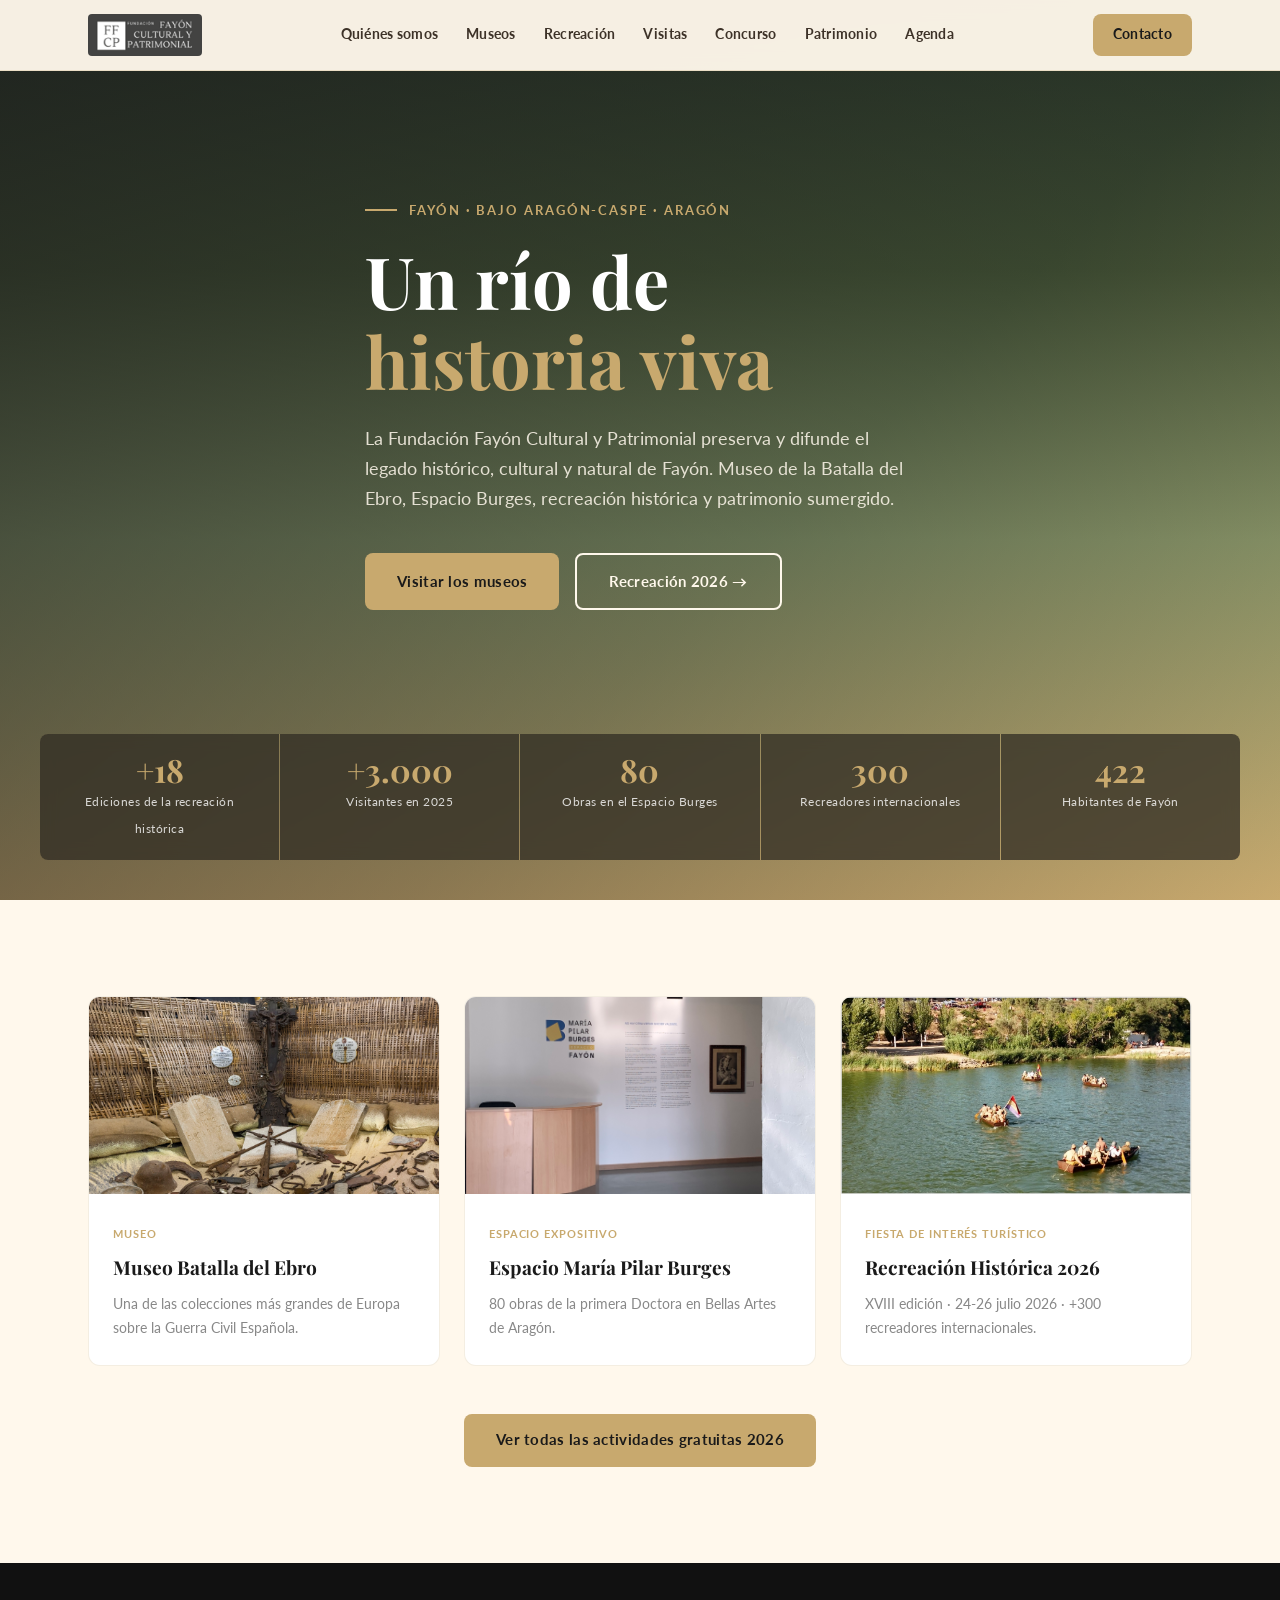
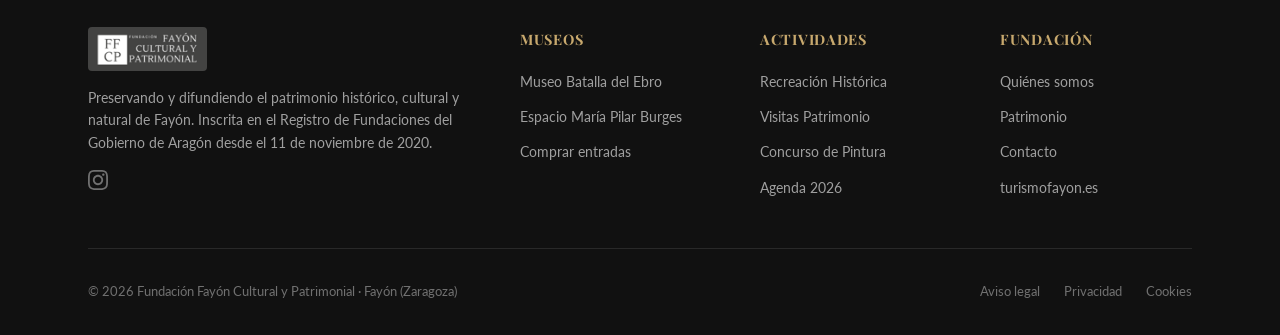
==== index.html @ b57ea846 "Fotos museo actualizadas, recorte Armena" ====
﻿<!DOCTYPE html>
<html lang="es">
<head>
  <meta charset="UTF-8" />
  <meta name="viewport" content="width=device-width, initial-scale=1.0" />
  <title>Fundación Fayón Cultural y Patrimonial</title>
  <meta name="description" content="La Fundación Fayón Cultural y Patrimonial preserva y difunde el patrimonio histórico, cultural y natural de Fayón. Museo de la Batalla del Ebro, Espacio Burges y recreación histórica." />
  <link rel="preconnect" href="https://fonts.googleapis.com" />
  <link rel="preconnect" href="https://fonts.gstatic.com" crossorigin />
  <link href="https://fonts.googleapis.com/css2?family=Playfair+Display:ital,wght@0,400;0,600;0,700;1,400&family=Lato:wght@300;400;700&display=swap" rel="stylesheet" />
  <link rel="stylesheet" href="css/estilos.css" />
  <link rel="icon" type="image/png" href="resources/icons/logo_svg.svg" />
</head>
<body>

<!-- NAV -->
<nav class="nav" id="nav">
  <div class="container">
    <div class="nav__inner">
      <a href="index.html" class="nav__logo">
        <img src="resources/icons/logo_svg.svg" alt="Fundación Fayón Cultural y Patrimonial" class="nav__logo-img" />
      </a>
      <ul class="nav__links">
        <li><a href="quienes-somos.html">Quiénes somos</a></li>
        <li><a href="museos.html">Museos</a></li>
        <li><a href="recreacion.html">Recreación</a></li>
        <li><a href="visitas.html">Visitas</a></li>
        <li><a href="concurso.html">Concurso</a></li>
        <li><a href="patrimonio.html">Patrimonio</a></li>
        <li><a href="agenda.html">Agenda</a></li>
      </ul>
      <a href="contacto.html" class="btn btn-primary btn-sm nav__cta">Contacto</a>
      <button class="nav__burger" id="burger" aria-label="Menú">
        <span></span><span></span><span></span>
      </button>
    </div>
  </div>
  <div class="nav__mobile" id="mobileMenu">
    <a href="quienes-somos.html">Quiénes somos</a>
    <a href="museos.html">Museos</a>
    <a href="recreacion.html">Recreación Histórica</a>
    <a href="visitas.html">Visitas Guiadas</a>
    <a href="concurso.html">Concurso de Pintura</a>
    <a href="patrimonio.html">Patrimonio</a>
    <a href="agenda.html">Agenda</a>
    <a href="contacto.html">Contacto</a>
  </div>
</nav>

<!-- HERO -->
<section class="hero">
  <div class="hero__bg"></div>
  <div class="container">
    <div class="hero__content fade-in">
      <p class="hero__pretitle">Fayón · Bajo Aragón-Caspe · Aragón</p>
      <h1 class="hero__title">Un río de<br /><em>historia viva</em></h1>
      <p class="hero__sub">
        La Fundación Fayón Cultural y Patrimonial preserva y difunde el legado histórico,
        cultural y natural de Fayón. Museo de la Batalla del Ebro, Espacio Burges,
        recreación histórica y patrimonio sumergido.
      </p>
      <div class="hero__actions">
        <a href="museos.html" class="btn btn-primary">Visitar los museos</a>
        <a href="recreacion.html" class="btn btn-outline">Recreación 2026 →</a>
      </div>
    </div>
  </div>
  <div class="hero__stats">
    <div class="hero__stat"><strong>+18</strong><span>Ediciones de la recreación histórica</span></div>
    <div class="hero__stat"><strong>+3.000</strong><span>Visitantes en 2025</span></div>
    <div class="hero__stat"><strong>80</strong><span>Obras en el Espacio Burges</span></div>
    <div class="hero__stat"><strong>300</strong><span>Recreadores internacionales</span></div>
    <div class="hero__stat"><strong>422</strong><span>Habitantes de Fayón</span></div>
  </div>
</section>

<!-- PRESENTACIÓN RÁPIDA -->
<section class="section">
  <div class="container">
    <div class="grid-3 fade-in">
      <a href="museos.html" class="card" style="text-decoration:none;">
        <div class="card__img" style="aspect-ratio:16/9; overflow:hidden;"><img src="fotos/museo/Museo/_MG_0045.jpg" alt="Museo de la Batalla del Ebro" style="width:100%;height:100%;object-fit:cover;display:block;" /></div>
        <div class="card__body">
          <span class="card__tag">Museo</span>
          <h3 class="card__title">Museo Batalla del Ebro</h3>
          <p class="card__text">Una de las colecciones más grandes de Europa sobre la Guerra Civil Española.</p>
        </div>
      </a>
      <a href="museos.html#burges" class="card" style="text-decoration:none;">
        <div class="card__img" style="aspect-ratio:16/9; overflow:hidden;"><img src="fotos/burges/Espacio Burges Fayón.jpg" alt="Espacio María Pilar Burges" style="width:100%;height:100%;object-fit:cover;display:block;" /></div>
        <div class="card__body">
          <span class="card__tag">Espacio Expositivo</span>
          <h3 class="card__title">Espacio María Pilar Burges</h3>
          <p class="card__text">80 obras de la primera Doctora en Bellas Artes de Aragón.</p>
        </div>
      </a>
      <a href="recreacion.html" class="card" style="text-decoration:none;">
        <div class="card__img" style="aspect-ratio:16/9; overflow:hidden;"><img src="fotos/recración/Recreación teatralizada de la Batalla del Ebro (edición 2025).jpg" alt="Recreación Histórica Batalla del Ebro" style="width:100%;height:100%;object-fit:cover;display:block;" /></div>
        <div class="card__body">
          <span class="card__tag">Fiesta de Interés Turístico</span>
          <h3 class="card__title">Recreación Histórica 2026</h3>
          <p class="card__text">XVIII edición · 24-26 julio 2026 · +300 recreadores internacionales.</p>
        </div>
      </a>
    </div>

    <div style="text-align:center; margin-top:3rem;">
      <a href="visitas.html" class="btn btn-primary">Ver todas las actividades gratuitas 2026</a>
    </div>
  </div>
</section>

<!-- FOOTER -->
<footer>
  <div class="container">
    <div class="footer-grid">
      <div class="footer-brand">
        <div class="footer-logo">
          <img src="resources/icons/logo_svg.svg" alt="Fundación Fayón Cultural y Patrimonial" class="footer-logo-img" />
        </div>
        <p>Preservando y difundiendo el patrimonio histórico, cultural y natural de Fayón. Inscrita en el Registro de Fundaciones del Gobierno de Aragón desde el 11 de noviembre de 2020.</p>
        <div style="display:flex; gap:.5rem; margin-top:.5rem;">
          <a href="https://www.instagram.com/fayonturistico" target="_blank" style="color:rgba(255,255,255,.4);" aria-label="Instagram">
            <svg width="20" height="20" fill="currentColor" viewBox="0 0 24 24"><path d="M12 2.163c3.204 0 3.584.012 4.85.07 3.252.148 4.771 1.691 4.919 4.919.058 1.265.069 1.645.069 4.849 0 3.205-.012 3.584-.069 4.849-.149 3.225-1.664 4.771-4.919 4.919-1.266.058-1.644.07-4.85.07-3.204 0-3.584-.012-4.849-.07-3.26-.149-4.771-1.699-4.919-4.92-.058-1.265-.07-1.644-.07-4.849 0-3.204.013-3.583.07-4.849.149-3.227 1.664-4.771 4.919-4.919 1.266-.057 1.645-.069 4.849-.069zm0-2.163c-3.259 0-3.667.014-4.947.072-4.358.2-6.78 2.618-6.98 6.98-.059 1.281-.073 1.689-.073 4.948 0 3.259.014 3.668.072 4.948.2 4.358 2.618 6.78 6.98 6.98 1.281.058 1.689.072 4.948.072 3.259 0 3.668-.014 4.948-.072 4.354-.2 6.782-2.618 6.979-6.98.059-1.28.073-1.689.073-4.948 0-3.259-.014-3.667-.072-4.947-.196-4.354-2.617-6.78-6.979-6.98-1.281-.059-1.69-.073-4.949-.073zm0 5.838c-3.403 0-6.162 2.759-6.162 6.162s2.759 6.163 6.162 6.163 6.162-2.759 6.162-6.163c0-3.403-2.759-6.162-6.162-6.162zm0 10.162c-2.209 0-4-1.79-4-4 0-2.209 1.791-4 4-4s4 1.791 4 4c0 2.21-1.791 4-4 4zm6.406-11.845c-.796 0-1.441.645-1.441 1.44s.645 1.44 1.441 1.44c.795 0 1.439-.645 1.439-1.44s-.644-1.44-1.439-1.44z"/></svg>
          </a>
        </div>
      </div>
      <div class="footer-col">
        <h4>Museos</h4>
        <ul>
          <li><a href="museos.html">Museo Batalla del Ebro</a></li>
          <li><a href="museos.html#burges">Espacio María Pilar Burges</a></li>
          <li><a href="https://entradas.turismofayon.es" target="_blank">Comprar entradas</a></li>
        </ul>
      </div>
      <div class="footer-col">
        <h4>Actividades</h4>
        <ul>
          <li><a href="recreacion.html">Recreación Histórica</a></li>
          <li><a href="visitas.html">Visitas Patrimonio</a></li>
          <li><a href="concurso.html">Concurso de Pintura</a></li>
          <li><a href="agenda.html">Agenda 2026</a></li>
        </ul>
      </div>
      <div class="footer-col">
        <h4>Fundación</h4>
        <ul>
          <li><a href="quienes-somos.html">Quiénes somos</a></li>
          <li><a href="patrimonio.html">Patrimonio</a></li>
          <li><a href="contacto.html">Contacto</a></li>
          <li><a href="https://www.turismofayon.es" target="_blank">turismofayon.es</a></li>
        </ul>
      </div>
    </div>
    <div class="footer-bottom">
      <span>© 2026 Fundación Fayón Cultural y Patrimonial · Fayón (Zaragoza)</span>
      <span style="display:flex; gap:1.5rem;">
        <a href="#">Aviso legal</a>
        <a href="#">Privacidad</a>
        <a href="#">Cookies</a>
      </span>
    </div>
  </div>
</footer>

<button class="scroll-top" id="scrollTop" onclick="scrollToTop()" aria-label="Volver arriba">↑</button>
<script src="js/main.js"></script>
</body>
</html>
---- css/estilos.css ----
/* =====================================================
   Fundación Fayón Cultural y Patrimonial
   Paleta: Histórico / Territorial — Dorado y Crema
   Base: #FFF8EC | Acento: #C8A96E | Estructura: #1A1A1A
===================================================== */
:root {
  --base:      #FFF8EC;
  --base-mid:  #F0E6D3;
  --acento:    #C8A96E;
  --acento-dk: #A8894E;
  --estructura:#1A1A1A;
  --cuerpo:    #3D3228;
  --gris:      #888;
  --blanco:    #fff;
  --sombra:    rgba(26,26,26,.10);

  --ff-display: 'Playfair Display', Georgia, serif;
  --ff-body:    'Lato', Arial, sans-serif;

  --r: 8px;
  --max: 1200px;
}

*, *::before, *::after { box-sizing: border-box; margin: 0; padding: 0; }
html { scroll-behavior: smooth; }
body {
  font-family: var(--ff-body);
  background: var(--base);
  color: var(--cuerpo);
  line-height: 1.7;
  font-size: 16px;
}
img { display: block; max-width: 100%; }
a   { color: inherit; text-decoration: none; }

/* ---- Utilidades ---- */
.container {
  max-width: var(--max);
  margin: 0 auto;
  padding: 0 clamp(1rem, 5vw, 3rem);
}
.section { padding: clamp(3rem, 8vw, 6rem) 0; }
.section--dark   { background: var(--estructura); color: var(--blanco); }
.section--mid    { background: var(--base-mid); }
.section--acento { background: var(--acento); color: var(--estructura); }

.badge {
  display: inline-block;
  background: var(--acento);
  color: var(--estructura);
  font-size: .75rem;
  font-weight: 700;
  letter-spacing: .1em;
  text-transform: uppercase;
  padding: .25rem .75rem;
  border-radius: 2px;
  margin-bottom: 1rem;
}
.section--dark .badge { background: var(--base); color: var(--estructura); }

.section-title {
  font-family: var(--ff-display);
  font-size: clamp(1.8rem, 4vw, 3rem);
  font-weight: 700;
  line-height: 1.15;
  margin-bottom: 1rem;
  color: var(--estructura);
}
.section--dark .section-title { color: var(--base); }
.section--dark p               { color: rgba(255,248,236,.85); }

.section-lead {
  font-size: 1.1rem;
  color: var(--gris);
  max-width: 65ch;
  margin-bottom: 2.5rem;
}
.section--dark .section-lead { color: rgba(255,248,236,.7); }

.divider {
  width: 56px;
  height: 3px;
  background: var(--acento);
  margin: 1rem 0 2rem;
}

/* ---- Botones ---- */
.btn {
  display: inline-flex;
  align-items: center;
  gap: .5rem;
  padding: .85rem 2rem;
  border-radius: var(--r);
  font-family: var(--ff-body);
  font-size: .95rem;
  font-weight: 700;
  letter-spacing: .02em;
  cursor: pointer;
  border: none;
  transition: transform .2s ease, box-shadow .2s ease;
}
.btn:hover { transform: translateY(-2px); box-shadow: 0 8px 24px var(--sombra); }
.btn-primary { background: var(--acento); color: var(--estructura); }
.btn-outline  { background: transparent; color: var(--base); border: 2px solid var(--base); }
.btn-dark     { background: var(--estructura); color: var(--base); }
.btn-sm       { padding: .6rem 1.25rem; font-size: .85rem; }

/* ---- Tarjetas ---- */
.card {
  background: var(--blanco);
  border: 1px solid rgba(200,169,110,.2);
  border-radius: 12px;
  overflow: hidden;
  transition: box-shadow .25s ease, transform .25s ease;
}
.card:hover { box-shadow: 0 8px 32px var(--sombra); transform: translateY(-4px); }
.card__img   { width: 100%; aspect-ratio: 16/9; object-fit: cover; }
.card__body  { padding: 1.5rem; }
.card__tag   {
  display: inline-block;
  font-size: .7rem;
  font-weight: 700;
  text-transform: uppercase;
  letter-spacing: .08em;
  color: var(--acento);
  margin-bottom: .5rem;
}
.card__title { font-family: var(--ff-display); font-size: 1.2rem; margin-bottom: .5rem; color: var(--estructura); }
.card__text  { font-size: .9rem; color: var(--gris); }

/* ---- Grids ---- */
.grid-2 { display: grid; grid-template-columns: repeat(auto-fit, minmax(280px, 1fr)); gap: 2rem; }
.grid-3 { display: grid; grid-template-columns: repeat(auto-fit, minmax(240px, 1fr)); gap: 1.5rem; }
.grid-4 { display: grid; grid-template-columns: repeat(auto-fit, minmax(200px, 1fr)); gap: 1.5rem; }

/* ============================================================
   NAVEGACIÓN
============================================================ */
.nav {
  position: fixed;
  top: 0; left: 0; right: 0;
  z-index: 1000;
  background: rgba(255,248,236,.96);
  backdrop-filter: blur(10px);
  border-bottom: 1px solid rgba(200,169,110,.25);
  transition: box-shadow .3s;
}
.nav.scrolled { box-shadow: 0 4px 20px var(--sombra); }
.nav__inner {
  display: flex;
  align-items: center;
  justify-content: space-between;
  height: 70px;
  gap: 2rem;
}
.nav__logo { display: flex; align-items: center; flex-shrink: 0; }
.nav__logo-img {
  height: 42px;
  width: auto;
  max-width: 200px;
  border-radius: 4px;
  display: block;
  image-rendering: -webkit-optimize-contrast;
  image-rendering: crisp-edges;
}
.nav__links { display: flex; list-style: none; gap: .25rem; align-items: center; }
.nav__links a {
  display: block; padding: .4rem .75rem;
  font-size: .85rem; font-weight: 700; letter-spacing: .02em;
  color: var(--cuerpo); border-radius: 4px;
  transition: color .2s, background .2s;
}
.nav__links a:hover,
.nav__links a.active { color: var(--acento); background: rgba(200,169,110,.1); }
.nav__cta { flex-shrink: 0; }
.nav__burger {
  display: none; flex-direction: column; gap: 5px;
  cursor: pointer; background: none; border: none; padding: .5rem;
}
.nav__burger span { display: block; width: 24px; height: 2px; background: var(--estructura); border-radius: 2px; transition: .3s; }
.nav__mobile {
  display: none; flex-direction: column;
  background: var(--base); border-top: 1px solid rgba(200,169,110,.2);
  padding: 1rem 0 1.5rem;
}
.nav__mobile.open { display: flex; }
.nav__mobile a { padding: .75rem 1.5rem; font-weight: 700; font-size: .9rem; border-bottom: 1px solid rgba(200,169,110,.1); }
.nav__mobile a:hover { background: rgba(200,169,110,.1); }
@media (max-width: 1050px) {
  .nav__links, .nav__cta { display: none; }
  .nav__burger { display: flex; }
}

/* ============================================================
   HERO (solo index)
============================================================ */
.hero {
  min-height: 100vh;
  display: flex; align-items: center;
  position: relative; overflow: hidden;
  padding-top: 70px;
  padding-bottom: 160px;
}
.hero__bg {
  position: absolute; inset: 0;
  background:
    linear-gradient(135deg, rgba(26,26,26,.75) 0%, rgba(26,26,26,.35) 60%, rgba(200,169,110,.2) 100%),
    linear-gradient(180deg, #2C3E2D 0%, #4A5E3A 30%, #8B9E6F 60%, #C8A96E 100%);
  background-size: cover;
  background-position: center;
}
.hero__bg.con-foto {
  background-image: url('../fotos/hero.jpg');
}
.hero__content { position: relative; z-index: 1; color: var(--blanco); max-width: 680px; }
.hero__pretitle {
  display: flex; align-items: center; gap: .75rem;
  font-size: .8rem; font-weight: 700; letter-spacing: .15em;
  text-transform: uppercase; color: var(--acento); margin-bottom: 1.25rem;
}
.hero__pretitle::before { content: ''; display: block; width: 32px; height: 2px; background: var(--acento); }
.hero__title { font-family: var(--ff-display); font-size: clamp(2.5rem, 6vw, 4.5rem); font-weight: 700; line-height: 1.1; margin-bottom: 1.5rem; }
.hero__title em { color: var(--acento); font-style: normal; }
.hero__sub { font-size: 1.1rem; line-height: 1.7; color: rgba(255,248,236,.85); max-width: 55ch; margin-bottom: 2.5rem; }
.hero__actions { display: flex; flex-wrap: wrap; gap: 1rem; }
.hero__stats {
  position: absolute; bottom: 2.5rem; left: 50%; transform: translateX(-50%);
  width: calc(100% - 4rem); max-width: var(--max);
  display: grid; grid-template-columns: repeat(auto-fit, minmax(130px, 1fr));
  gap: 1px; background: rgba(200,169,110,.3);
  border-radius: var(--r); overflow: hidden; backdrop-filter: blur(8px);
}
.hero__stat { background: rgba(26,26,26,.65); padding: 1.25rem 1.5rem; text-align: center; color: var(--blanco); }
.hero__stat strong { display: block; font-family: var(--ff-display); font-size: 2rem; color: var(--acento); line-height: 1; }
.hero__stat span { font-size: .75rem; opacity: .8; letter-spacing: .04em; }

/* ---- Page hero (páginas interiores) ---- */
.page-hero {
  padding: 130px 0 60px;
  background: linear-gradient(135deg, var(--estructura) 60%, #3D2C1A 100%);
  color: var(--blanco);
}
.page-hero h1 { font-family: var(--ff-display); font-size: clamp(2rem, 5vw, 3.5rem); color: var(--base); margin-bottom: .5rem; }
.page-hero p  { color: rgba(255,248,236,.7); font-size: 1.05rem; }

/* ============================================================
   QUIÉNES SOMOS
============================================================ */
.about__grid { display: grid; grid-template-columns: 1fr 1fr; gap: 4rem; align-items: center; }
@media (max-width: 768px) { .about__grid { grid-template-columns: 1fr; gap: 2rem; } }
.about__img-wrap {
  position: relative; border-radius: 16px; overflow: hidden; aspect-ratio: 4/3;
  background: linear-gradient(135deg, var(--base-mid), var(--acento));
}
.fin-list { list-style: none; display: flex; flex-direction: column; gap: .6rem; }
.fin-list li { display: flex; align-items: flex-start; gap: .75rem; font-size: .95rem; }
.fin-list li::before { content: '◆'; color: var(--acento); font-size: .6rem; margin-top: .35rem; flex-shrink: 0; }

/* ============================================================
   MUSEOS
============================================================ */
.museo-card {
  display: grid; grid-template-columns: 1fr 1fr;
  gap: 0; border-radius: 16px; overflow: hidden;
  box-shadow: 0 8px 32px var(--sombra); margin-bottom: 3rem;
}
@media (max-width: 768px) {
  .museo-card { grid-template-columns: 1fr; }
  .museo-card--reverse .museo-card__img { order: 0; }
}
.museo-card__img { min-height: 350px; position: relative; overflow: hidden; }
.museo-card__img > img { position: absolute; inset: 0; width: 100%; height: 100%; object-fit: cover; }
.carousel img { position: static; width: 100%; height: 100%; object-fit: cover; display: block; }
.museo-card__img.placeholder {
  display: flex; align-items: center; justify-content: center;
  flex-direction: column; gap: 1rem; font-style: italic;
  font-size: .85rem; color: rgba(255,255,255,.5); text-align: center; padding: 1rem;
}
.museo-card__img.placeholder-museo { background: linear-gradient(135deg, #2C3E2D, #4A3728); }
.museo-card__img.placeholder-burges { background: linear-gradient(135deg, #4A3728, #7A5A38); }
.museo-card__body {
  background: var(--blanco);
  padding: clamp(2rem, 4vw, 3rem);
  display: flex; flex-direction: column; justify-content: center;
}
.horarios-grid {
  display: grid; grid-template-columns: 1fr 1fr; gap: .5rem .75rem;
  font-size: .88rem; margin: 1.25rem 0;
  background: var(--base); padding: 1rem; border-radius: var(--r);
}
.horario-day  { font-weight: 700; color: var(--estructura); }
.horario-hour { color: var(--gris); }
.idiomas { display: flex; gap: .5rem; flex-wrap: wrap; margin: .75rem 0 1.25rem; }
.idioma-tag { display: flex; align-items: center; gap: .3rem; background: var(--base-mid); border-radius: 4px; padding: .25rem .6rem; font-size: .78rem; font-weight: 700; }

/* ============================================================
   PATRIMONIO
============================================================ */
.patrimonio-item {
  display: flex; gap: 1.5rem; align-items: flex-start;
  padding: 1.5rem;
  background: rgba(255,248,236,.07);
  border: 1px solid rgba(200,169,110,.2);
  border-radius: 12px;
  transition: background .2s;
}
.patrimonio-item:hover { background: rgba(200,169,110,.1); }
.patrimonio-icon {
  width: 52px; height: 52px; border-radius: 50%;
  background: var(--acento); display: flex; align-items: center;
  justify-content: center; font-size: 1.4rem; flex-shrink: 0;
}
.patrimonio-item h3 { font-family: var(--ff-display); font-size: 1.05rem; color: var(--base); margin-bottom: .3rem; }
.patrimonio-item p  { font-size: .88rem; color: rgba(255,248,236,.7); }
.bic-tag {
  display: inline-block; font-size: .65rem; font-weight: 700;
  background: var(--acento); color: var(--estructura);
  padding: .1rem .4rem; border-radius: 3px;
  vertical-align: middle; margin-left: .3rem; letter-spacing: .05em;
}

/* ============================================================
   RECREACIÓN HISTÓRICA
============================================================ */
.recreacion-hero {
  position: relative; min-height: 520px;
  display: flex; align-items: center; overflow: hidden;
}
.recreacion-hero__bg {
  position: absolute; inset: 0;
  background: linear-gradient(135deg, rgba(26,26,26,.85) 0%, rgba(44,30,20,.7) 100%);
  background-size: cover; background-position: center;
}
.recreacion-hero__bg.con-foto { background-image: url('../fotos/recreacion.jpg'); }
.recreacion-hero__content { position: relative; z-index: 1; color: var(--blanco); }
.fiesta-badge {
  display: inline-flex; align-items: center; gap: .5rem;
  background: rgba(200,169,110,.2); border: 1px solid var(--acento);
  color: var(--acento); font-size: .78rem; font-weight: 700;
  letter-spacing: .08em; text-transform: uppercase;
  padding: .4rem .9rem; border-radius: 4px; margin-bottom: 1rem;
}
.grupos-grid { display: grid; grid-template-columns: repeat(auto-fill, minmax(200px, 1fr)); gap: .5rem; margin-top: 1.5rem; }
.grupo-item {
  background: rgba(255,248,236,.06); border: 1px solid rgba(200,169,110,.15);
  border-radius: 6px; padding: .6rem .9rem; font-size: .8rem;
  display: flex; align-items: center; gap: .5rem;
}
.grupo-item span { color: var(--acento); font-size: .7rem; }
.grupo-item:hover { background: rgba(200,169,110,.25); color: var(--blanco); }

/* ---- Programa días ---- */
.programa-tabs { display: grid; grid-template-columns: repeat(3,1fr); gap: 1rem; margin-bottom: 2rem; }
@media (max-width: 600px) { .programa-tabs { grid-template-columns: 1fr; } }
.programa-day { background: var(--blanco); border-radius: 12px; overflow: hidden; box-shadow: 0 4px 16px var(--sombra); }
.programa-day__header { background: var(--estructura); color: var(--blanco); padding: 1rem 1.25rem; }
.programa-day__header h3 { font-family: var(--ff-display); font-size: 1rem; color: var(--acento); }
.programa-day__header p  { font-size: .8rem; opacity: .7; }
.programa-day__body { padding: 1.25rem; }
.programa-event {
  display: flex; align-items: flex-start; gap: .75rem;
  padding: .6rem 0; border-bottom: 1px solid var(--base-mid); font-size: .85rem;
}
.programa-event:last-child { border-bottom: none; }
.programa-time { color: var(--acento); font-weight: 700; font-size: .8rem; min-width: 50px; }
.programa-event-name { color: var(--cuerpo); }

/* ============================================================
   VISITAS GUIADAS
============================================================ */
.visita-card {
  background: var(--blanco); border-radius: 12px; padding: 1.5rem;
  border-left: 4px solid var(--acento); box-shadow: 0 2px 12px var(--sombra);
  transition: transform .2s, box-shadow .2s;
}
.visita-card:hover { transform: translateY(-3px); box-shadow: 0 8px 24px var(--sombra); }
.visita-card__meta { display: flex; align-items: center; justify-content: space-between; margin-bottom: .75rem; flex-wrap: wrap; gap: .5rem; }
.visita-date  { font-size: .8rem; color: var(--acento); font-weight: 700; }
.visita-lugar { font-size: .75rem; background: var(--base-mid); padding: .2rem .5rem; border-radius: 4px; color: var(--cuerpo); }
.visita-card h3 { font-family: var(--ff-display); font-size: 1rem; color: var(--estructura); margin-bottom: .4rem; }
.visita-card p  { font-size: .85rem; color: var(--gris); }
.visita-gratuita { display: inline-block; background: #E8F5E9; color: #2E7D32; font-size: .72rem; font-weight: 700; padding: .2rem .5rem; border-radius: 4px; margin-top: .5rem; }

/* ============================================================
   CONCURSO
============================================================ */
.concurso-block { background: var(--blanco); border-radius: 16px; overflow: hidden; box-shadow: 0 8px 32px var(--sombra); }
.concurso-header {
  background: var(--estructura); color: var(--blanco);
  padding: 2.5rem clamp(1.5rem, 4vw, 3rem);
  position: relative; overflow: hidden;
}
.concurso-header::before {
  content: '"El Agua"'; position: absolute; right: 2rem; top: 50%;
  transform: translateY(-50%); font-family: var(--ff-display);
  font-size: clamp(3rem, 8vw, 6rem); color: rgba(200,169,110,.12); white-space: nowrap;
}
.concurso-header h2 { font-family: var(--ff-display); font-size: clamp(1.5rem,3vw,2.2rem); color: var(--base); margin-bottom: .5rem; }
.concurso-header p  { color: var(--acento); font-size: 1rem; }
.concurso-body { padding: clamp(1.5rem,4vw,3rem); }
.premios-grid { display: grid; grid-template-columns: repeat(auto-fit,minmax(180px,1fr)); gap: 1rem; margin: 1.5rem 0; }
.premio { text-align: center; padding: 1.5rem; border-radius: 12px; border: 1px solid rgba(200,169,110,.3); }
.premio--gold   { background: linear-gradient(135deg,#FFF8EC,#F0E6D3); }
.premio--silver { background: linear-gradient(135deg,#F8F8F8,#EFEFEF); }
.premio--bronze { background: linear-gradient(135deg,#FFF0E8,#FFE4D0); }
.premio__amount { font-family: var(--ff-display); font-size: 2rem; font-weight: 700; color: var(--acento); line-height: 1; margin-bottom: .3rem; }
.premio__label  { font-size: .8rem; color: var(--gris); font-weight: 700; text-transform: uppercase; letter-spacing: .05em; }
.bases-list { display: grid; grid-template-columns: 1fr 1fr; gap: .75rem; margin: 1.5rem 0; }
@media (max-width: 600px) { .bases-list { grid-template-columns: 1fr; } }
.base-item { display: flex; gap: .75rem; align-items: flex-start; font-size: .88rem; }
.base-item::before { content: '▸'; color: var(--acento); flex-shrink: 0; margin-top: .05rem; }

/* ============================================================
   AGENDA
============================================================ */
.agenda-item {
  display: flex; gap: 1.5rem; align-items: flex-start;
  padding: 1.25rem 0; border-bottom: 1px solid var(--base-mid);
}
.agenda-item:last-child { border-bottom: none; }
.agenda-date {
  text-align: center; min-width: 60px;
  background: var(--estructura); color: var(--blanco);
  border-radius: 8px; padding: .6rem .4rem; flex-shrink: 0;
}
.agenda-date__day   { display: block; font-family: var(--ff-display); font-size: 1.6rem; line-height: 1; color: var(--acento); }
.agenda-date__month { display: block; font-size: .65rem; text-transform: uppercase; letter-spacing: .08em; opacity: .7; }
.agenda-content h3 { font-family: var(--ff-display); font-size: 1rem; color: var(--estructura); margin-bottom: .3rem; }
.agenda-content p  { font-size: .85rem; color: var(--gris); }
.agenda-loc { font-size: .78rem; color: var(--acento); font-weight: 700; margin-top: .25rem; }

/* ============================================================
   CONTACTO
============================================================ */
.contacto-grid { display: grid; grid-template-columns: 1fr 1fr; gap: 3rem; }
@media (max-width: 768px) { .contacto-grid { grid-template-columns: 1fr; } }
.contacto-info { display: flex; flex-direction: column; gap: 1.5rem; }
.contacto-item { display: flex; gap: 1rem; align-items: flex-start; }
.contacto-icon {
  width: 44px; height: 44px; background: rgba(200,169,110,.15);
  border-radius: 10px; display: flex; align-items: center;
  justify-content: center; font-size: 1.2rem; flex-shrink: 0;
}
.contacto-item h4 { font-size: .8rem; text-transform: uppercase; letter-spacing: .06em; color: var(--acento); margin-bottom: .2rem; }
.contacto-item p, .contacto-item a { font-size: .95rem; color: var(--base); line-height: 1.5; }
.contacto-item a:hover { color: var(--acento); }
.form-group { margin-bottom: 1.25rem; }
.form-group label { display: block; font-size: .82rem; font-weight: 700; color: var(--estructura); margin-bottom: .4rem; }
.form-group input,
.form-group select,
.form-group textarea {
  width: 100%; padding: .75rem 1rem;
  border: 1.5px solid rgba(200,169,110,.35);
  border-radius: var(--r); font-family: var(--ff-body);
  font-size: .95rem; background: var(--base); color: var(--cuerpo);
  transition: border-color .2s; outline: none;
}
.form-group input:focus,
.form-group select:focus,
.form-group textarea:focus { border-color: var(--acento); }
.form-group textarea { min-height: 120px; resize: vertical; }
.form-row { display: grid; grid-template-columns: 1fr 1fr; gap: 1rem; }
@media (max-width: 500px) { .form-row { grid-template-columns: 1fr; } }
.mapa-placeholder {
  width: 100%; height: 300px;
  background: linear-gradient(135deg, #2C3A2A, #3D4A30);
  border-radius: 12px; display: flex; align-items: center;
  justify-content: center; flex-direction: column; gap: .5rem;
  color: rgba(255,255,255,.5); font-style: italic; font-size: .9rem;
  margin-top: 1.5rem; border: 2px dashed rgba(200,169,110,.3);
}

/* ============================================================
   RRSS STRIP
============================================================ */
.rrss-strip { display: flex; align-items: center; justify-content: center; gap: 1rem; flex-wrap: wrap; }
.rrss-btn {
  display: flex; align-items: center; gap: .5rem;
  padding: .7rem 1.5rem; border-radius: var(--r);
  font-weight: 700; font-size: .9rem;
  transition: transform .2s, box-shadow .2s;
}
.rrss-btn:hover { transform: translateY(-2px); box-shadow: 0 8px 20px rgba(0,0,0,.15); }
.rrss-btn--ig { background: linear-gradient(135deg,#f09433,#e6683c,#dc2743,#cc2366,#bc1888); color: #fff; }
.rrss-btn--fb { background: #1877F2; color: #fff; }
.rrss-btn--yt { background: #FF0000; color: #fff; }
.rrss-btn--wp { background: #25D366; color: #fff; }

/* ============================================================
   FOOTER
============================================================ */
footer { background: #111; color: rgba(255,255,255,.75); padding: 4rem 0 2rem; }
.footer-grid {
  display: grid; grid-template-columns: 2fr 1fr 1fr 1fr;
  gap: 3rem; margin-bottom: 3rem;
}
@media (max-width: 900px) { .footer-grid { grid-template-columns: 1fr 1fr; gap: 2rem; } }
@media (max-width: 500px) { .footer-grid { grid-template-columns: 1fr; } }
.footer-brand p { font-size: .88rem; line-height: 1.6; margin: 1rem 0; color: rgba(255,255,255,.6); }
.footer-logo { display: flex; align-items: center; gap: .75rem; }
.footer-logo-img {
  height: 44px;
  width: auto;
  max-width: 200px;
  border-radius: 4px;
  display: block;
  image-rendering: -webkit-optimize-contrast;
  image-rendering: crisp-edges;
}
.footer-col h4 { font-family: var(--ff-display); font-size: .9rem; color: var(--acento); margin-bottom: 1rem; text-transform: uppercase; letter-spacing: .05em; }
.footer-col ul { list-style: none; display: flex; flex-direction: column; gap: .5rem; }
.footer-col ul li a { font-size: .85rem; color: rgba(255,255,255,.6); transition: color .2s; }
.footer-col ul li a:hover { color: var(--acento); }
.footer-bottom {
  border-top: 1px solid rgba(255,255,255,.1); padding-top: 2rem;
  display: flex; align-items: center; justify-content: space-between;
  flex-wrap: wrap; gap: 1rem; font-size: .8rem; color: rgba(255,255,255,.4);
}
.footer-bottom a { color: rgba(255,255,255,.4); }
.footer-bottom a:hover { color: var(--acento); }

/* ============================================================
   SCROLL TO TOP / ANIMACIONES
============================================================ */
.scroll-top {
  position: fixed; bottom: 2rem; right: 2rem;
  width: 44px; height: 44px;
  background: var(--estructura); color: var(--acento);
  border: 2px solid var(--acento); border-radius: 50%;
  display: flex; align-items: center; justify-content: center;
  cursor: pointer; opacity: 0; transform: translateY(10px);
  transition: .3s; font-size: 1rem; z-index: 999;
}
.scroll-top.visible { opacity: 1; transform: translateY(0); }
.scroll-top:hover   { background: var(--acento); color: var(--estructura); }
.fade-in { opacity: 0; transform: translateY(24px); transition: opacity .6s ease, transform .6s ease; }
.fade-in.visible { opacity: 1; transform: translateY(0); }

/* ============================================================
   CAROUSEL MUSEO
============================================================ */
.carousel {
  position: relative; overflow: hidden; border-radius: 12px;
  aspect-ratio: 16/9; background: var(--estructura);
}
.carousel__track {
  display: flex; height: 100%;
  transition: transform .5s cubic-bezier(.4,0,.2,1);
}
.carousel__slide { min-width: 100%; height: 100%; }
.carousel__slide img { width: 100%; height: 100%; object-fit: cover; display: block; }
.carousel__btn {
  position: absolute; top: 50%; transform: translateY(-50%);
  width: 44px; height: 44px; background: rgba(26,26,26,.65);
  border: 2px solid rgba(200,169,110,.6); border-radius: 50%;
  color: var(--acento); font-size: 1.1rem; cursor: pointer;
  display: flex; align-items: center; justify-content: center;
  transition: .2s; z-index: 2; backdrop-filter: blur(4px);
}
.carousel__btn:hover { background: var(--acento); color: var(--estructura); }
.carousel__btn--prev { left: .75rem; }
.carousel__btn--next { right: .75rem; }
.carousel__dots {
  position: absolute; bottom: .75rem; left: 50%; transform: translateX(-50%);
  display: flex; gap: .4rem; z-index: 2;
}
.carousel__dot {
  width: 8px; height: 8px; border-radius: 50%;
  background: rgba(255,255,255,.45); cursor: pointer; transition: .2s; border: none;
}
.carousel__dot.active { background: var(--acento); transform: scale(1.3); }
.carousel__count {
  position: absolute; top: .75rem; right: .75rem;
  background: rgba(26,26,26,.7); color: var(--acento);
  font-size: .75rem; padding: .3rem .7rem; border-radius: 20px;
  font-weight: 700; z-index: 2;
}

/* ============================================================
   FOTOS RECREACIÓN
============================================================ */
.foto-grid {
  display: grid; grid-template-columns: repeat(auto-fit, minmax(260px, 1fr));
  gap: 1rem; margin-top: 2rem;
}
.foto-grid--magazine {
  display: grid;
  grid-template-columns: 2fr 1fr 1fr;
  grid-template-rows: auto auto;
  gap: 1rem; margin-top: 2rem;
}
.foto-grid--magazine .foto-item:first-child {
  grid-column: 1 / 2; grid-row: 1 / 3;
}
@media (max-width: 700px) {
  .foto-grid--magazine { grid-template-columns: 1fr 1fr; }
  .foto-grid--magazine .foto-item:first-child { grid-column: 1 / 3; grid-row: auto; }
}
.foto-item { position: relative; overflow: hidden; border-radius: 10px; aspect-ratio: 4/3; }
.foto-item img { width: 100%; height: 100%; object-fit: cover; display: block; transition: transform .35s; }
.foto-item:hover img { transform: scale(1.06); }
.foto-item__caption {
  position: absolute; bottom: 0; left: 0; right: 0;
  background: linear-gradient(transparent, rgba(26,26,26,.85));
  color: #fff; font-size: .75rem; padding: 2rem .75rem .75rem;
  transform: translateY(100%); transition: .3s;
}
.foto-item:hover .foto-item__caption { transform: translateY(0); }

/* ============================================================
   FOTOS BURGES
============================================================ */
.burges-fotos { display: grid; grid-template-columns: 1fr 1fr; gap: .75rem; margin-top: 1.25rem; }
.burges-fotos img { width: 100%; border-radius: 8px; aspect-ratio: 4/3; object-fit: cover; }
@media (max-width: 500px) { .burges-fotos { grid-template-columns: 1fr; } }

/* ============================================================
   MEMORIA DEMOCRÁTICA
============================================================ */
.memoria-hero-strip {
  background: linear-gradient(135deg, #1A1A1A 0%, #2C2018 100%);
  padding: 1.25rem 0; text-align: center;
}
.memoria-hero-strip p { font-size: .88rem; color: rgba(255,248,236,.65); letter-spacing: .04em; }
.memoria-block {
  background: var(--blanco); border-radius: 16px; overflow: hidden;
  box-shadow: 0 8px 32px var(--sombra); margin-bottom: 2rem;
}
.memoria-block__header {
  background: var(--estructura); color: var(--base);
  padding: 2rem clamp(1.5rem,4vw,2.5rem);
}
.memoria-block__header h2 {
  font-family: var(--ff-display); font-size: clamp(1.3rem,3vw,1.8rem);
  color: var(--acento); margin-bottom: .4rem;
}
.memoria-block__header p { color: rgba(255,248,236,.75); font-size: .92rem; }
.memoria-block__body { padding: clamp(1.5rem,4vw,2.5rem); }
.memoria-tag {
  display: inline-block; background: var(--acento); color: var(--estructura);
  font-size: .72rem; font-weight: 700; padding: .2rem .6rem;
  border-radius: 4px; text-transform: uppercase; letter-spacing: .06em; margin-bottom: .75rem;
}
.memoria-objetivos { display: flex; flex-direction: column; gap: .5rem; margin: 1rem 0; }
.memoria-objetivo { display: flex; gap: .75rem; align-items: flex-start; font-size: .9rem; color: var(--cuerpo); }
.memoria-objetivo::before { content: '▸'; color: var(--acento); flex-shrink: 0; margin-top: .05rem; }
.dignificacion-item {
  display: flex; gap: 1rem; align-items: flex-start;
  padding: 1.25rem; border-radius: 10px; background: var(--base-mid); margin-bottom: .75rem;
}
.dignificacion-icon {
  width: 48px; height: 48px; background: var(--estructura);
  border-radius: 10px; display: flex; align-items: center;
  justify-content: center; font-size: 1.3rem; flex-shrink: 0;
}
.dignificacion-item h4 { font-family: var(--ff-display); font-size: 1rem; color: var(--estructura); margin-bottom: .25rem; }
.dignificacion-item p { font-size: .88rem; color: var(--gris); line-height: 1.5; }
.trinchera-datos {
  display: grid; grid-template-columns: repeat(auto-fit, minmax(150px,1fr));
  gap: 1rem; margin: 1.5rem 0;
}
.trinchera-dato {
  background: var(--estructura); color: var(--base);
  border-radius: 10px; padding: 1rem; text-align: center;
}
.trinchera-dato__num { font-family: var(--ff-display); font-size: 2rem; color: var(--acento); line-height: 1; }
.trinchera-dato__label { font-size: .72rem; color: rgba(255,248,236,.6); text-transform: uppercase; letter-spacing: .06em; margin-top: .25rem; }

/* ============================================================
   VIDEO EMBED (YouTube responsive)
============================================================ */
.video-wrap {
  position: relative; padding-bottom: 56.25%; height: 0; overflow: hidden;
  border-radius: 12px; box-shadow: 0 8px 32px var(--sombra);
}
.video-wrap iframe { position: absolute; top: 0; left: 0; width: 100%; height: 100%; border: none; }
.video-grid { display: grid; grid-template-columns: 1fr 1fr; gap: 1.5rem; margin-top: 1.5rem; }
@media (max-width: 700px) { .video-grid { grid-template-columns: 1fr; } }
.video-label { font-size: .82rem; color: var(--gris); text-align: center; margin-top: .6rem; font-style: italic; }
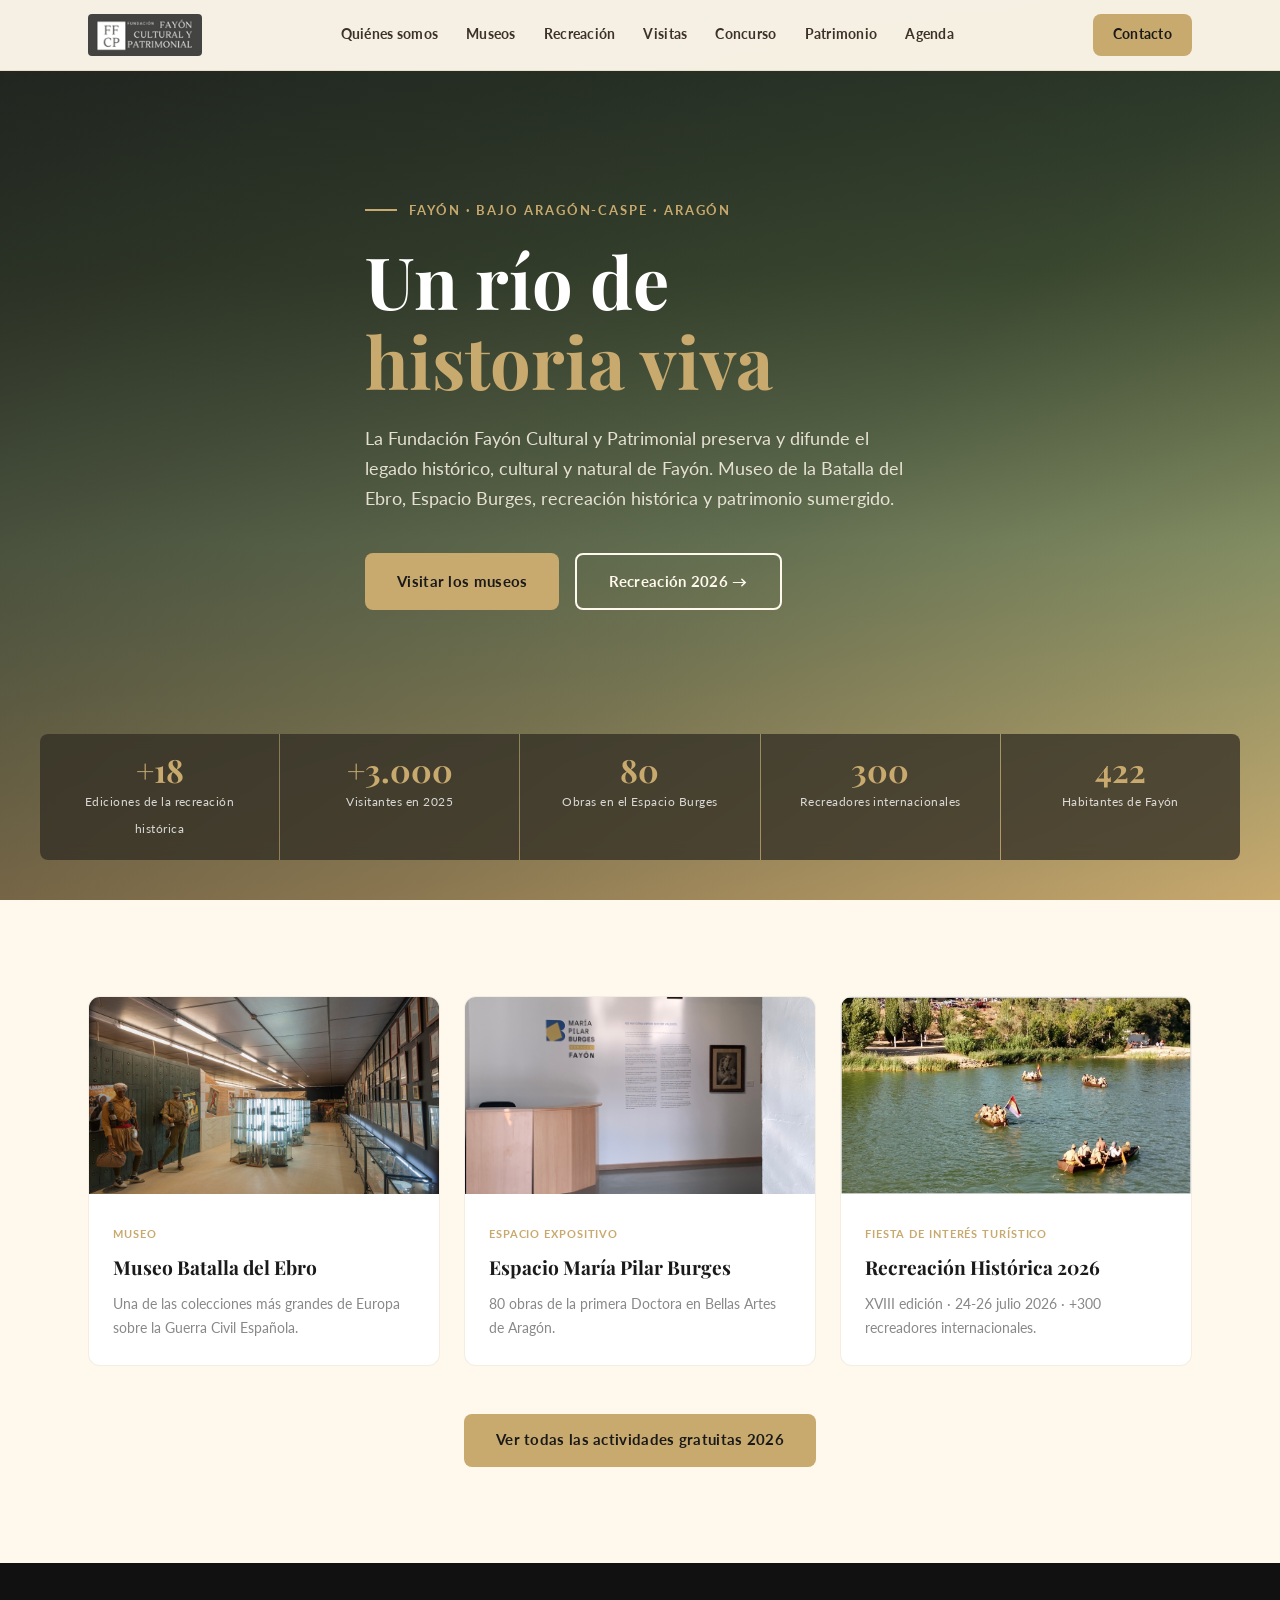
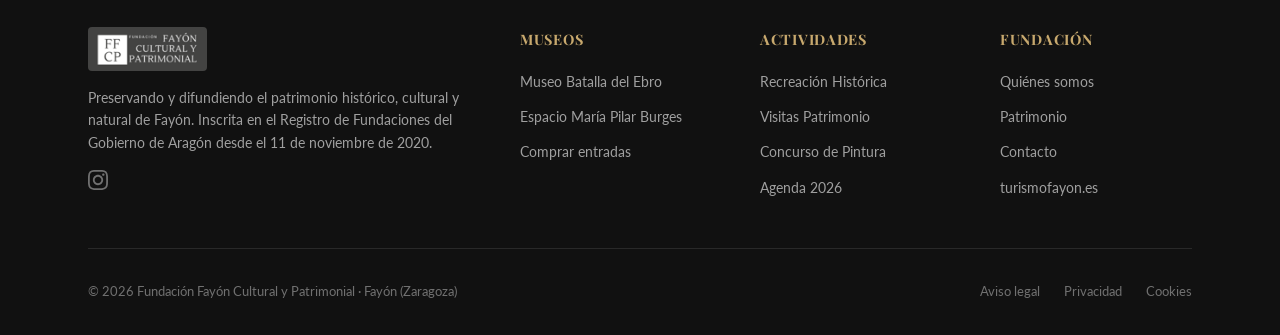
==== commit 64ffaa20: "Homepage museo: foto _MG_9659" ====
--- a/index.html
+++ b/index.html
@@ -79,7 +79,7 @@
   <div class="container">
     <div class="grid-3 fade-in">
       <a href="museos.html" class="card" style="text-decoration:none;">
-        <div class="card__img" style="aspect-ratio:16/9; overflow:hidden;"><img src="fotos/museo/Museo/_MG_0045.jpg" alt="Museo de la Batalla del Ebro" style="width:100%;height:100%;object-fit:cover;display:block;" /></div>
+        <div class="card__img" style="aspect-ratio:16/9; overflow:hidden;"><img src="fotos/museo/Museo/_MG_9659.jpg" alt="Museo de la Batalla del Ebro" style="width:100%;height:100%;object-fit:cover;display:block;" /></div>
         <div class="card__body">
           <span class="card__tag">Museo</span>
           <h3 class="card__title">Museo Batalla del Ebro</h3>
@@ -170,3 +170,4 @@
 
 
 
+
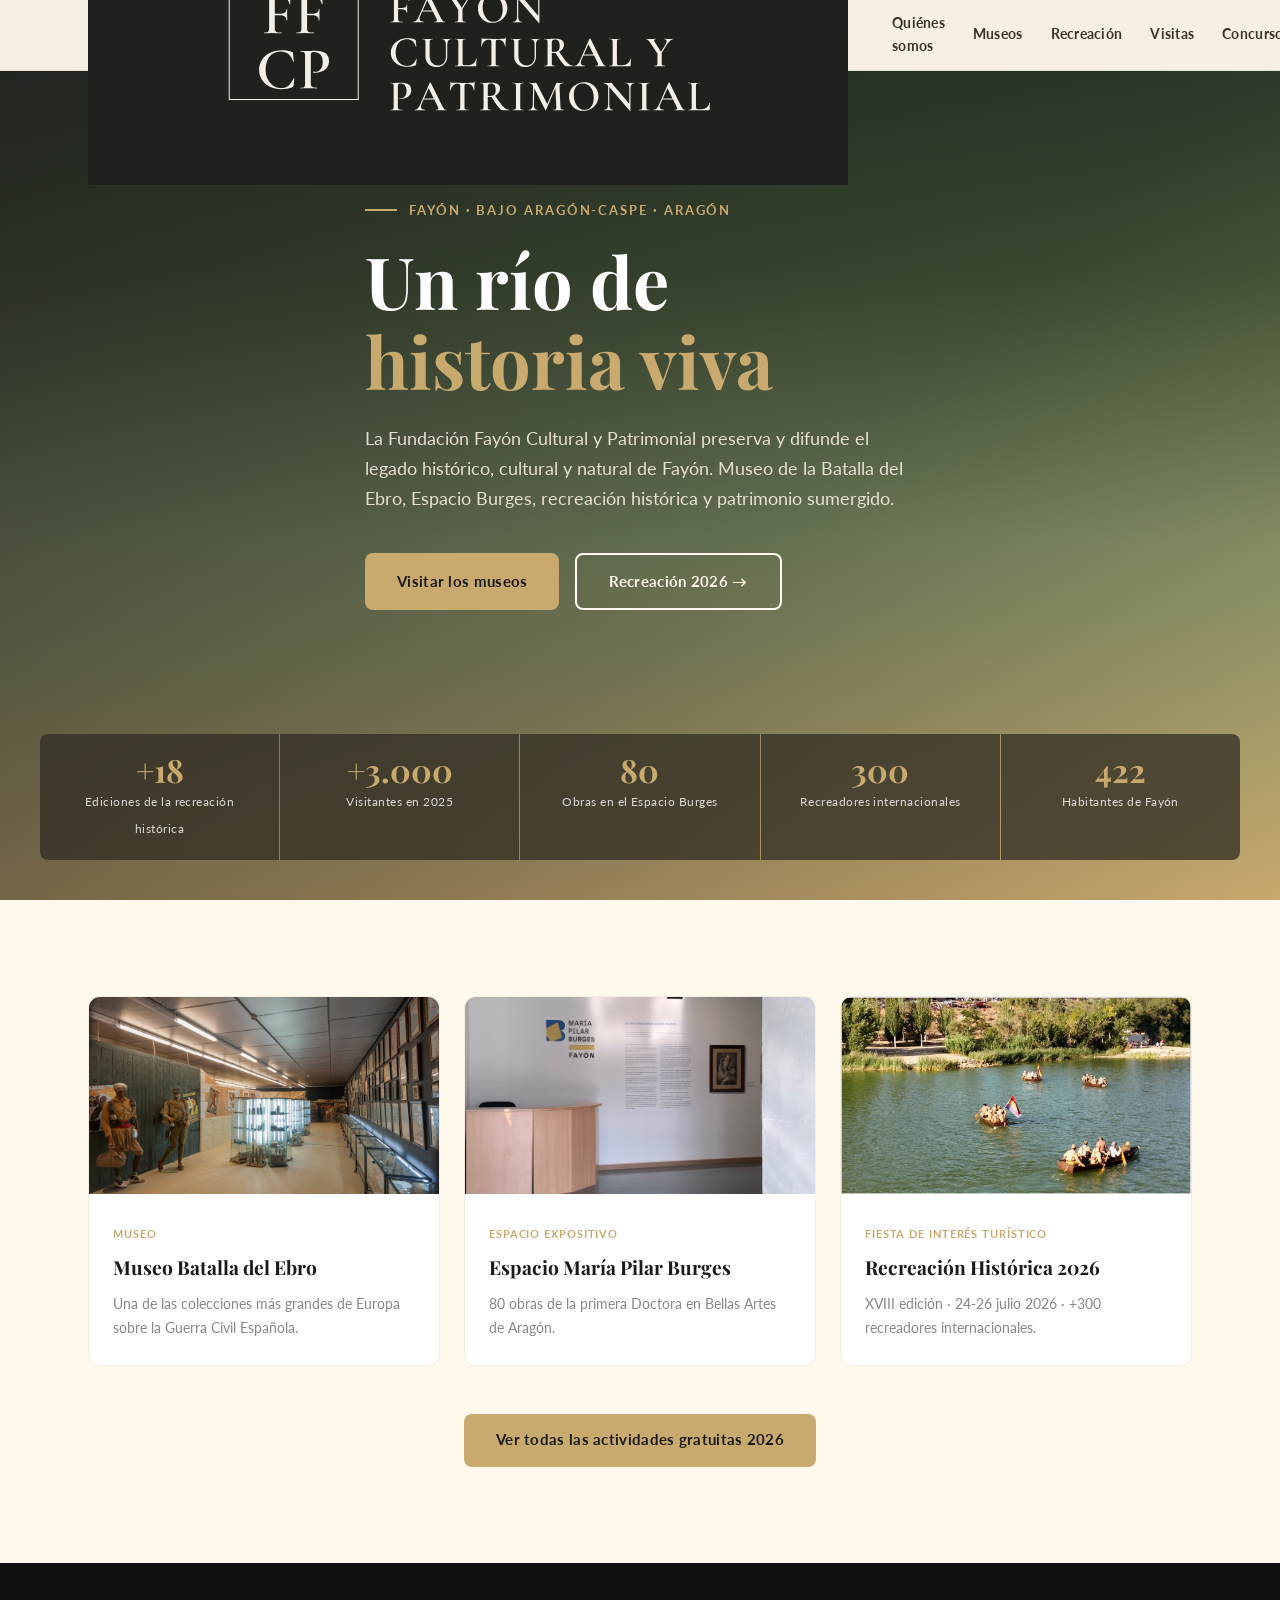
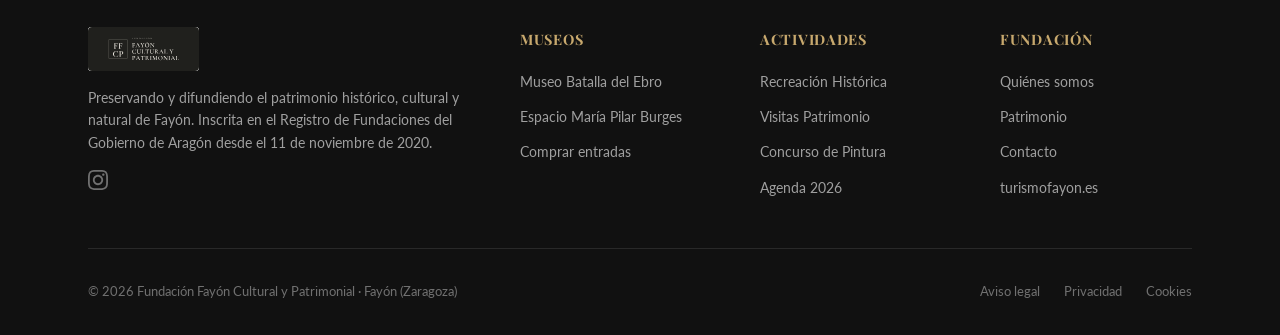
==== commit 82c9ee91: "Logo definitivo: SVG real en nav/footer y favicon" ====
--- a/index.html
+++ b/index.html
@@ -7,9 +7,9 @@
   <meta name="description" content="La Fundación Fayón Cultural y Patrimonial preserva y difunde el patrimonio histórico, cultural y natural de Fayón. Museo de la Batalla del Ebro, Espacio Burges y recreación histórica." />
   <link rel="preconnect" href="https://fonts.googleapis.com" />
   <link rel="preconnect" href="https://fonts.gstatic.com" crossorigin />
-  <link href="https://fonts.googleapis.com/css2?family=Playfair+Display:ital,wght@0,400;0,600;0,700;1,400&family=Lato:wght@300;400;700&display=swap" rel="stylesheet" />
+  <link href="https://fonts.googleapis.com/css2?family=Cormorant+Garamond:wght@600&family=EB+Garamond:wght@500&family=Playfair+Display:ital,wght@0,400;0,600;0,700;1,400&family=Lato:wght@300;400;700&display=swap" rel="stylesheet" />
   <link rel="stylesheet" href="css/estilos.css" />
-  <link rel="icon" type="image/png" href="resources/icons/logo_svg.svg" />
+  <link rel="icon" type="image/svg+xml" href="resources/icons/Logo_pestañal.svg" />
 </head>
 <body>
 
@@ -18,7 +18,7 @@
   <div class="container">
     <div class="nav__inner">
       <a href="index.html" class="nav__logo">
-        <img src="resources/icons/logo_svg.svg" alt="Fundación Fayón Cultural y Patrimonial" class="nav__logo-img" />
+        <img src="resources/icons/Logo · Fundación Fayón Cultural y Patrimonial.svg" alt="Fundación Fayón Cultural y Patrimonial" class="nav__logo-img" />
       </a>
       <ul class="nav__links">
         <li><a href="quienes-somos.html">Quiénes somos</a></li>
@@ -116,7 +116,7 @@
     <div class="footer-grid">
       <div class="footer-brand">
         <div class="footer-logo">
-          <img src="resources/icons/logo_svg.svg" alt="Fundación Fayón Cultural y Patrimonial" class="footer-logo-img" />
+          <img src="resources/icons/Logo · Fundación Fayón Cultural y Patrimonial.svg" alt="Fundación Fayón Cultural y Patrimonial" class="footer-logo-img" />
         </div>
         <p>Preservando y difundiendo el patrimonio histórico, cultural y natural de Fayón. Inscrita en el Registro de Fundaciones del Gobierno de Aragón desde el 11 de noviembre de 2020.</p>
         <div style="display:flex; gap:.5rem; margin-top:.5rem;">
@@ -171,3 +171,6 @@
 
 
 
+
+
+
--- a/css/estilos.css
+++ b/css/estilos.css
@@ -153,16 +153,40 @@
   height: 70px;
   gap: 2rem;
 }
-.nav__logo { display: flex; align-items: center; flex-shrink: 0; }
-.nav__logo-img {
-  height: 42px;
-  width: auto;
-  max-width: 200px;
-  border-radius: 4px;
-  display: block;
-  image-rendering: -webkit-optimize-contrast;
-  image-rendering: crisp-edges;
-}
+.nav__logo { display: flex; align-items: center; flex-shrink: 0; text-decoration: none; }
+
+/* ---- Logo tipográfico ---- */
+.site-logo {
+  display: inline-flex; align-items: center; gap: 11px;
+  color: var(--base); -webkit-font-smoothing: antialiased;
+}
+.site-logo__mono {
+  display: grid; place-items: center; flex-shrink: 0;
+  width: 38px; height: 38px;
+  border: 1.5px solid currentColor;
+  font-family: 'Cormorant Garamond', 'Playfair Display', Georgia, serif;
+  font-weight: 600; font-size: 15px; line-height: 0.92;
+  text-align: center; letter-spacing: 0.02em;
+}
+.site-logo__mono span { display: block; }
+.site-logo__wm { display: flex; flex-direction: column; }
+.site-logo__kicker {
+  font-family: 'EB Garamond', 'Playfair Display', Georgia, serif;
+  font-weight: 500; font-size: 7.5px;
+  text-transform: uppercase; letter-spacing: 0.42em; opacity: 0.82;
+  margin-bottom: 3px;
+}
+.site-logo__name {
+  font-family: 'Cormorant Garamond', 'Playfair Display', Georgia, serif;
+  font-weight: 600; font-size: 12px;
+  text-transform: uppercase; letter-spacing: 0.04em; line-height: 1.1;
+}
+.site-logo__name span { display: block; }
+/* Footer variant */
+.site-logo--footer { gap: 13px; }
+.site-logo--footer .site-logo__mono { width: 44px; height: 44px; font-size: 18px; }
+.site-logo--footer .site-logo__kicker { font-size: 8.5px; margin-bottom: 4px; }
+.site-logo--footer .site-logo__name { font-size: 13.5px; }
 .nav__links { display: flex; list-style: none; gap: .25rem; align-items: center; }
 .nav__links a {
   display: block; padding: .4rem .75rem;
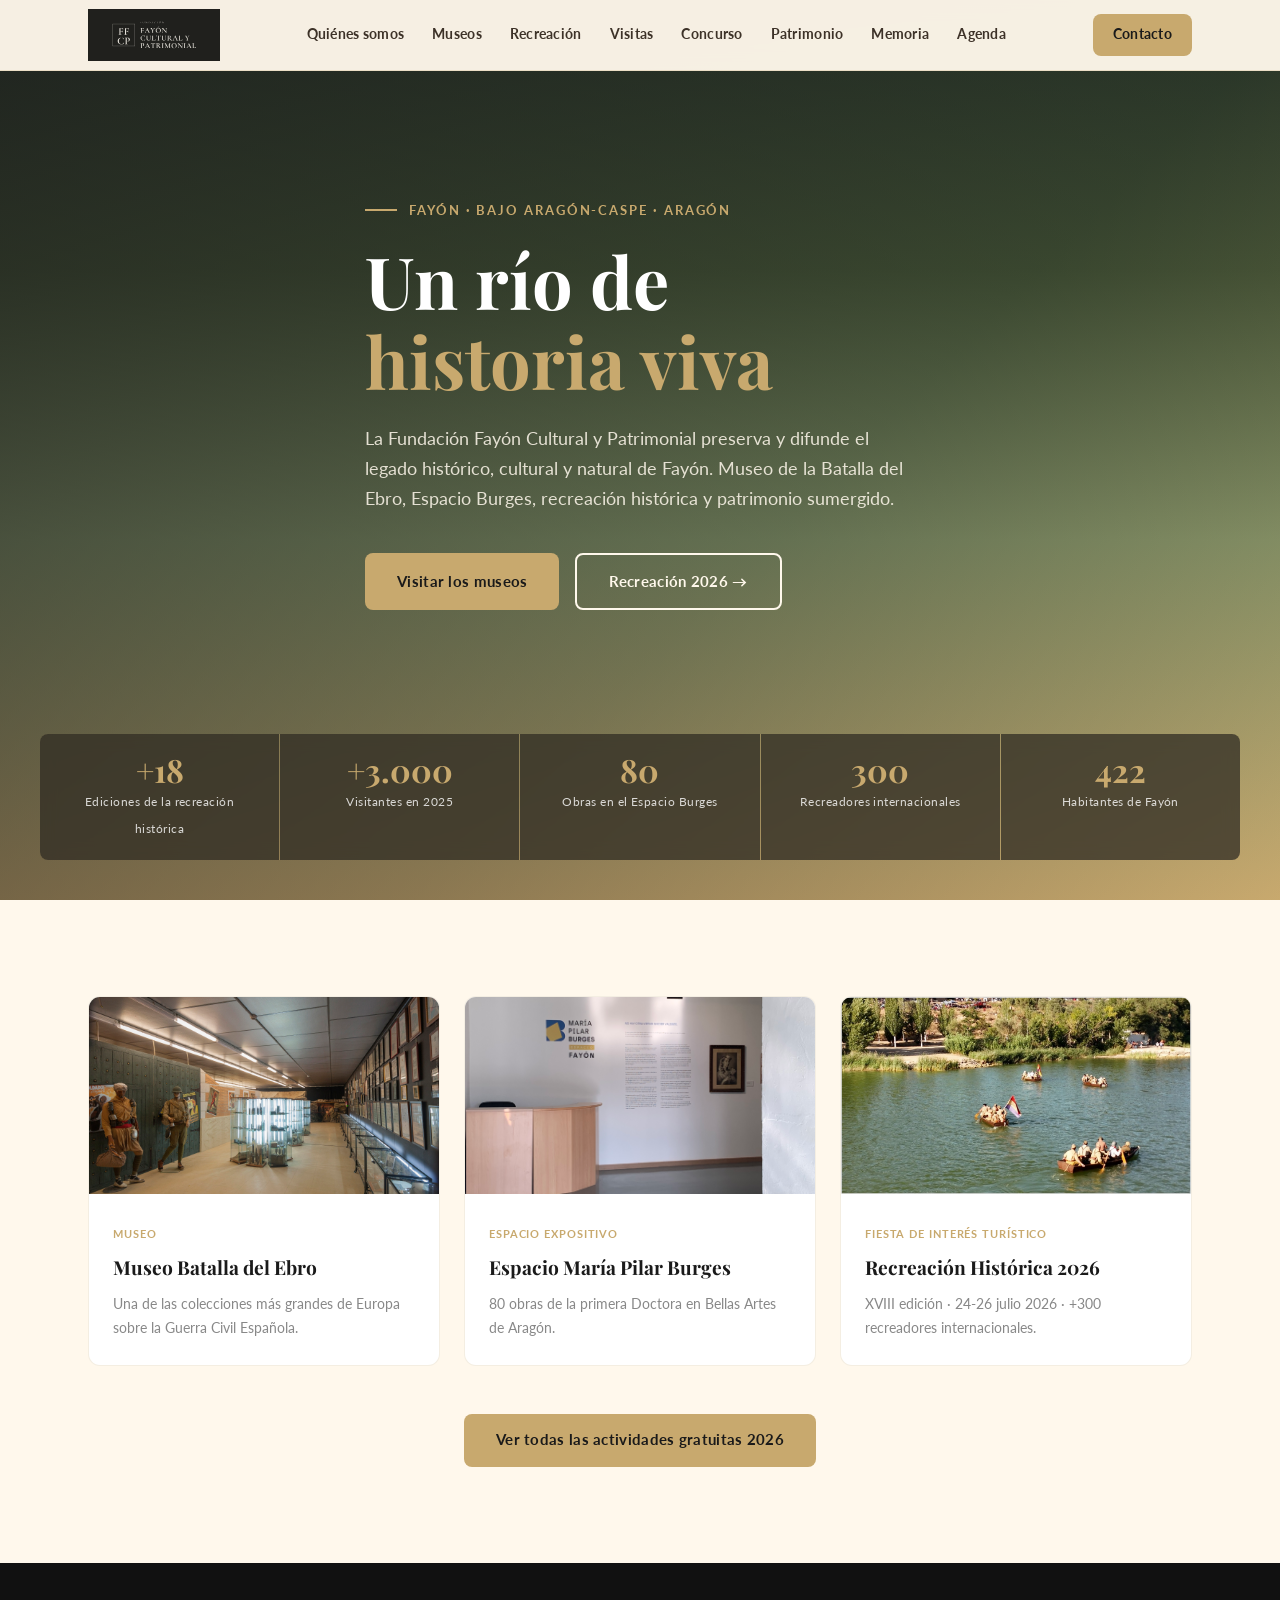
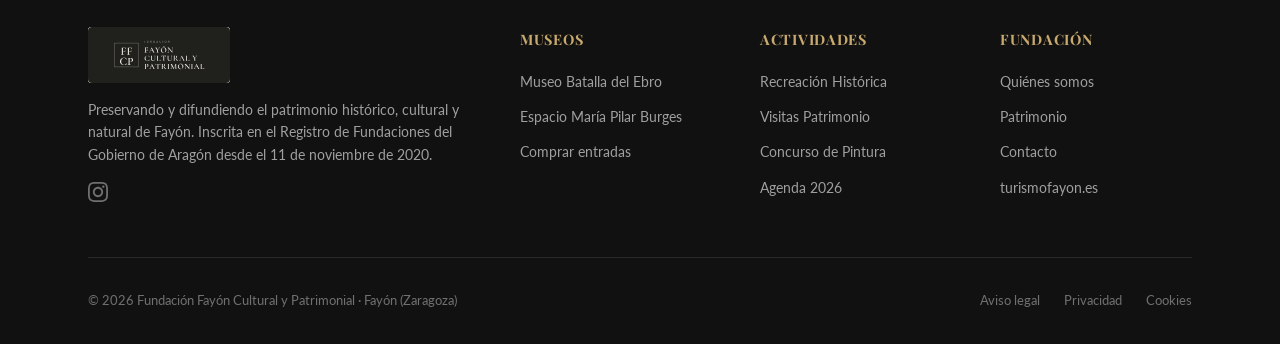
==== commit d77a6d77: "Nav: añadir Memoria en inicio y quienes-somos" ====
--- a/index.html
+++ b/index.html
@@ -27,6 +27,7 @@
         <li><a href="visitas.html">Visitas</a></li>
         <li><a href="concurso.html">Concurso</a></li>
         <li><a href="patrimonio.html">Patrimonio</a></li>
+        <li><a href="memoria.html">Memoria</a></li>
         <li><a href="agenda.html">Agenda</a></li>
       </ul>
       <a href="contacto.html" class="btn btn-primary btn-sm nav__cta">Contacto</a>
@@ -174,3 +175,5 @@
 
 
 
+
+
--- a/css/estilos.css
+++ b/css/estilos.css
@@ -154,6 +154,7 @@
   gap: 2rem;
 }
 .nav__logo { display: flex; align-items: center; flex-shrink: 0; text-decoration: none; }
+.nav__logo-img { height: 52px; width: auto; max-width: 240px; display: block; }
 
 /* ---- Logo tipográfico ---- */
 .site-logo {
@@ -523,7 +524,7 @@
 .footer-brand p { font-size: .88rem; line-height: 1.6; margin: 1rem 0; color: rgba(255,255,255,.6); }
 .footer-logo { display: flex; align-items: center; gap: .75rem; }
 .footer-logo-img {
-  height: 44px;
+  height: 56px;
   width: auto;
   max-width: 200px;
   border-radius: 4px;
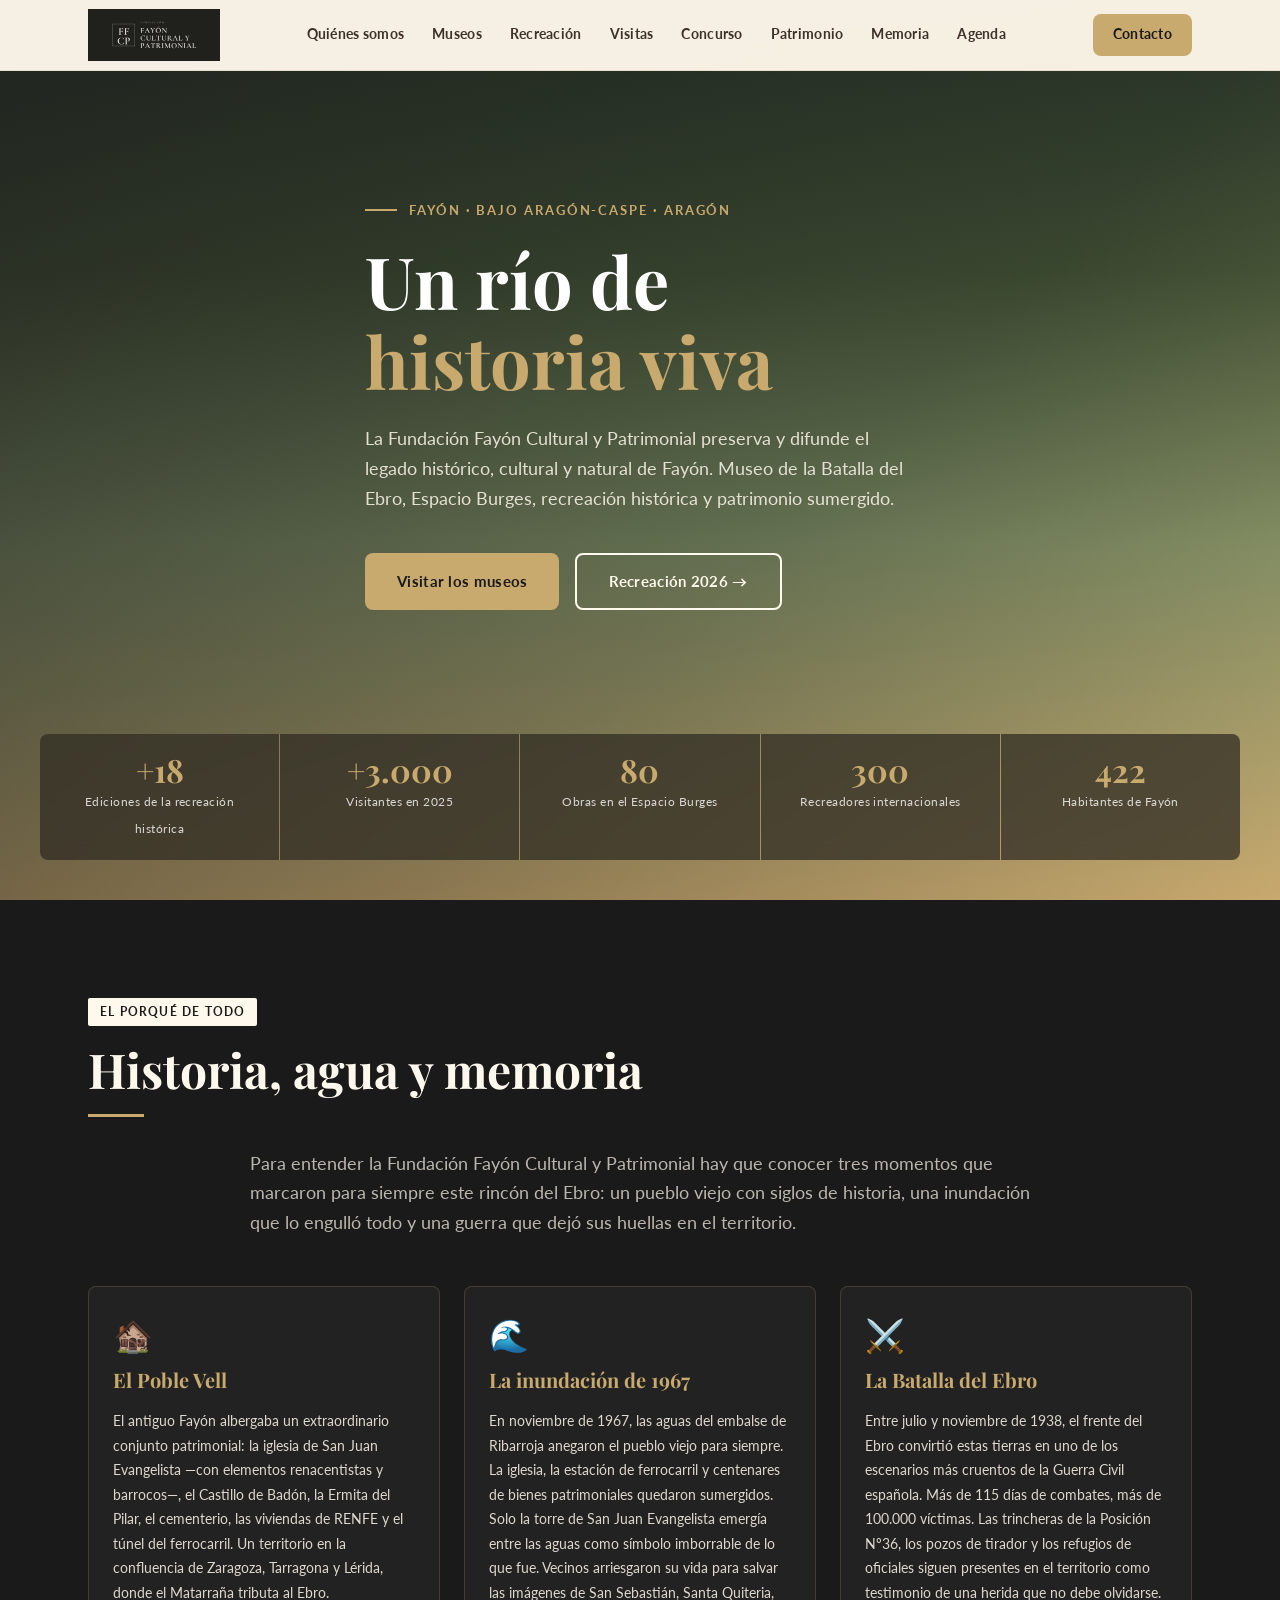
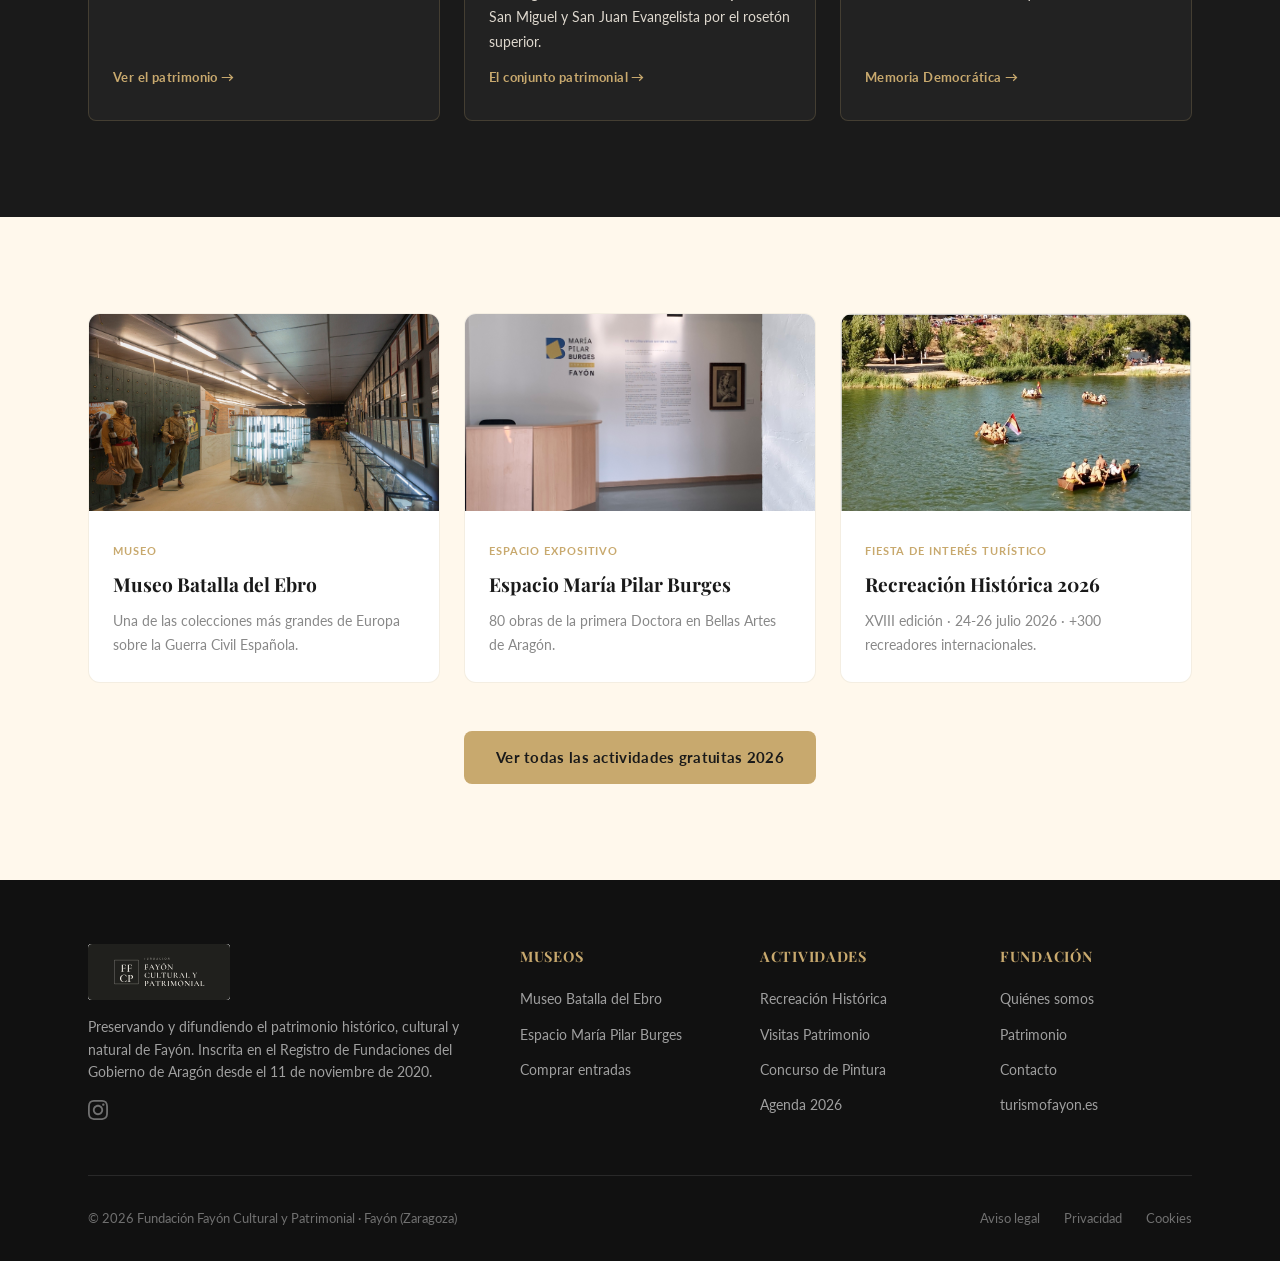
==== commit afdce44a: "Inicio: sección contextualización (Poble Vell, inundación, Batalla del Ebro)" ====
--- a/index.html
+++ b/index.html
@@ -43,6 +43,7 @@
     <a href="visitas.html">Visitas Guiadas</a>
     <a href="concurso.html">Concurso de Pintura</a>
     <a href="patrimonio.html">Patrimonio</a>
+    <a href="memoria.html">Memoria Democrática</a>
     <a href="agenda.html">Agenda</a>
     <a href="contacto.html">Contacto</a>
   </div>
@@ -75,6 +76,48 @@
   </div>
 </section>
 
+<!-- CONTEXTUALIZACIÓN -->
+<section class="section section--dark">
+  <div class="container">
+    <span class="badge">El porqué de todo</span>
+    <h2 class="section-title">Historia, agua y memoria</h2>
+    <div class="divider"></div>
+    <p class="section-lead" style="max-width:780px; margin:0 auto 3rem;">
+      Para entender la Fundación Fayón Cultural y Patrimonial hay que conocer tres momentos que marcaron para siempre este rincón del Ebro: un pueblo viejo con siglos de historia, una inundación que lo engulló todo y una guerra que dejó sus huellas en el territorio.
+    </p>
+    <div class="grid-3 fade-in">
+
+      <div class="contexto-card">
+        <div class="contexto-card__icon">🏚️</div>
+        <h3 class="contexto-card__title">El Poble Vell</h3>
+        <p class="contexto-card__text">
+          El antiguo Fayón albergaba un extraordinario conjunto patrimonial: la iglesia de San Juan Evangelista —con elementos renacentistas y barrocos—, el Castillo de Badón, la Ermita del Pilar, el cementerio, las viviendas de RENFE y el túnel del ferrocarril. Un territorio en la confluencia de Zaragoza, Tarragona y Lérida, donde el Matarraña tributa al Ebro.
+        </p>
+        <a href="patrimonio.html" class="contexto-card__link">Ver el patrimonio →</a>
+      </div>
+
+      <div class="contexto-card">
+        <div class="contexto-card__icon">🌊</div>
+        <h3 class="contexto-card__title">La inundación de 1967</h3>
+        <p class="contexto-card__text">
+          En noviembre de 1967, las aguas del embalse de Ribarroja anegaron el pueblo viejo para siempre. La iglesia, la estación de ferrocarril y centenares de bienes patrimoniales quedaron sumergidos. Solo la torre de San Juan Evangelista emergía entre las aguas como símbolo imborrable de lo que fue. Vecinos arriesgaron su vida para salvar las imágenes de San Sebastián, Santa Quiteria, San Miguel y San Juan Evangelista por el rosetón superior.
+        </p>
+        <a href="patrimonio.html" class="contexto-card__link">El conjunto patrimonial →</a>
+      </div>
+
+      <div class="contexto-card">
+        <div class="contexto-card__icon">⚔️</div>
+        <h3 class="contexto-card__title">La Batalla del Ebro</h3>
+        <p class="contexto-card__text">
+          Entre julio y noviembre de 1938, el frente del Ebro convirtió estas tierras en uno de los escenarios más cruentos de la Guerra Civil española. Más de 115 días de combates, más de 100.000 víctimas. Las trincheras de la Posición Nº36, los pozos de tirador y los refugios de oficiales siguen presentes en el territorio como testimonio de una herida que no debe olvidarse.
+        </p>
+        <a href="memoria.html" class="contexto-card__link">Memoria Democrática →</a>
+      </div>
+
+    </div>
+  </div>
+</section>
+
 <!-- PRESENTACIÓN RÁPIDA -->
 <section class="section">
   <div class="container">
--- a/css/estilos.css
+++ b/css/estilos.css
@@ -128,6 +128,29 @@
 .card__title { font-family: var(--ff-display); font-size: 1.2rem; margin-bottom: .5rem; color: var(--estructura); }
 .card__text  { font-size: .9rem; color: var(--gris); }
 
+/* ---- Tarjetas de contextualización ---- */
+.contexto-card {
+  background: rgba(255,255,255,.04);
+  border: 1px solid rgba(200,169,110,.2);
+  border-radius: var(--r);
+  padding: 2rem 1.5rem;
+  display: flex; flex-direction: column; gap: .75rem;
+  transition: border-color .25s, background .25s;
+}
+.contexto-card:hover { border-color: rgba(200,169,110,.5); background: rgba(255,255,255,.07); }
+.contexto-card__icon { font-size: 2rem; line-height: 1; }
+.contexto-card__title {
+  font-family: var(--ff-display); font-size: 1.25rem;
+  color: var(--acento); margin: 0;
+}
+.contexto-card__text { font-size: .9rem; color: rgba(255,248,236,.75); line-height: 1.7; flex: 1; }
+.contexto-card__link {
+  font-size: .82rem; font-weight: 700; color: var(--acento);
+  text-decoration: none; letter-spacing: .03em;
+  transition: opacity .2s;
+}
+.contexto-card__link:hover { opacity: .75; }
+
 /* ---- Grids ---- */
 .grid-2 { display: grid; grid-template-columns: repeat(auto-fit, minmax(280px, 1fr)); gap: 2rem; }
 .grid-3 { display: grid; grid-template-columns: repeat(auto-fit, minmax(240px, 1fr)); gap: 1.5rem; }
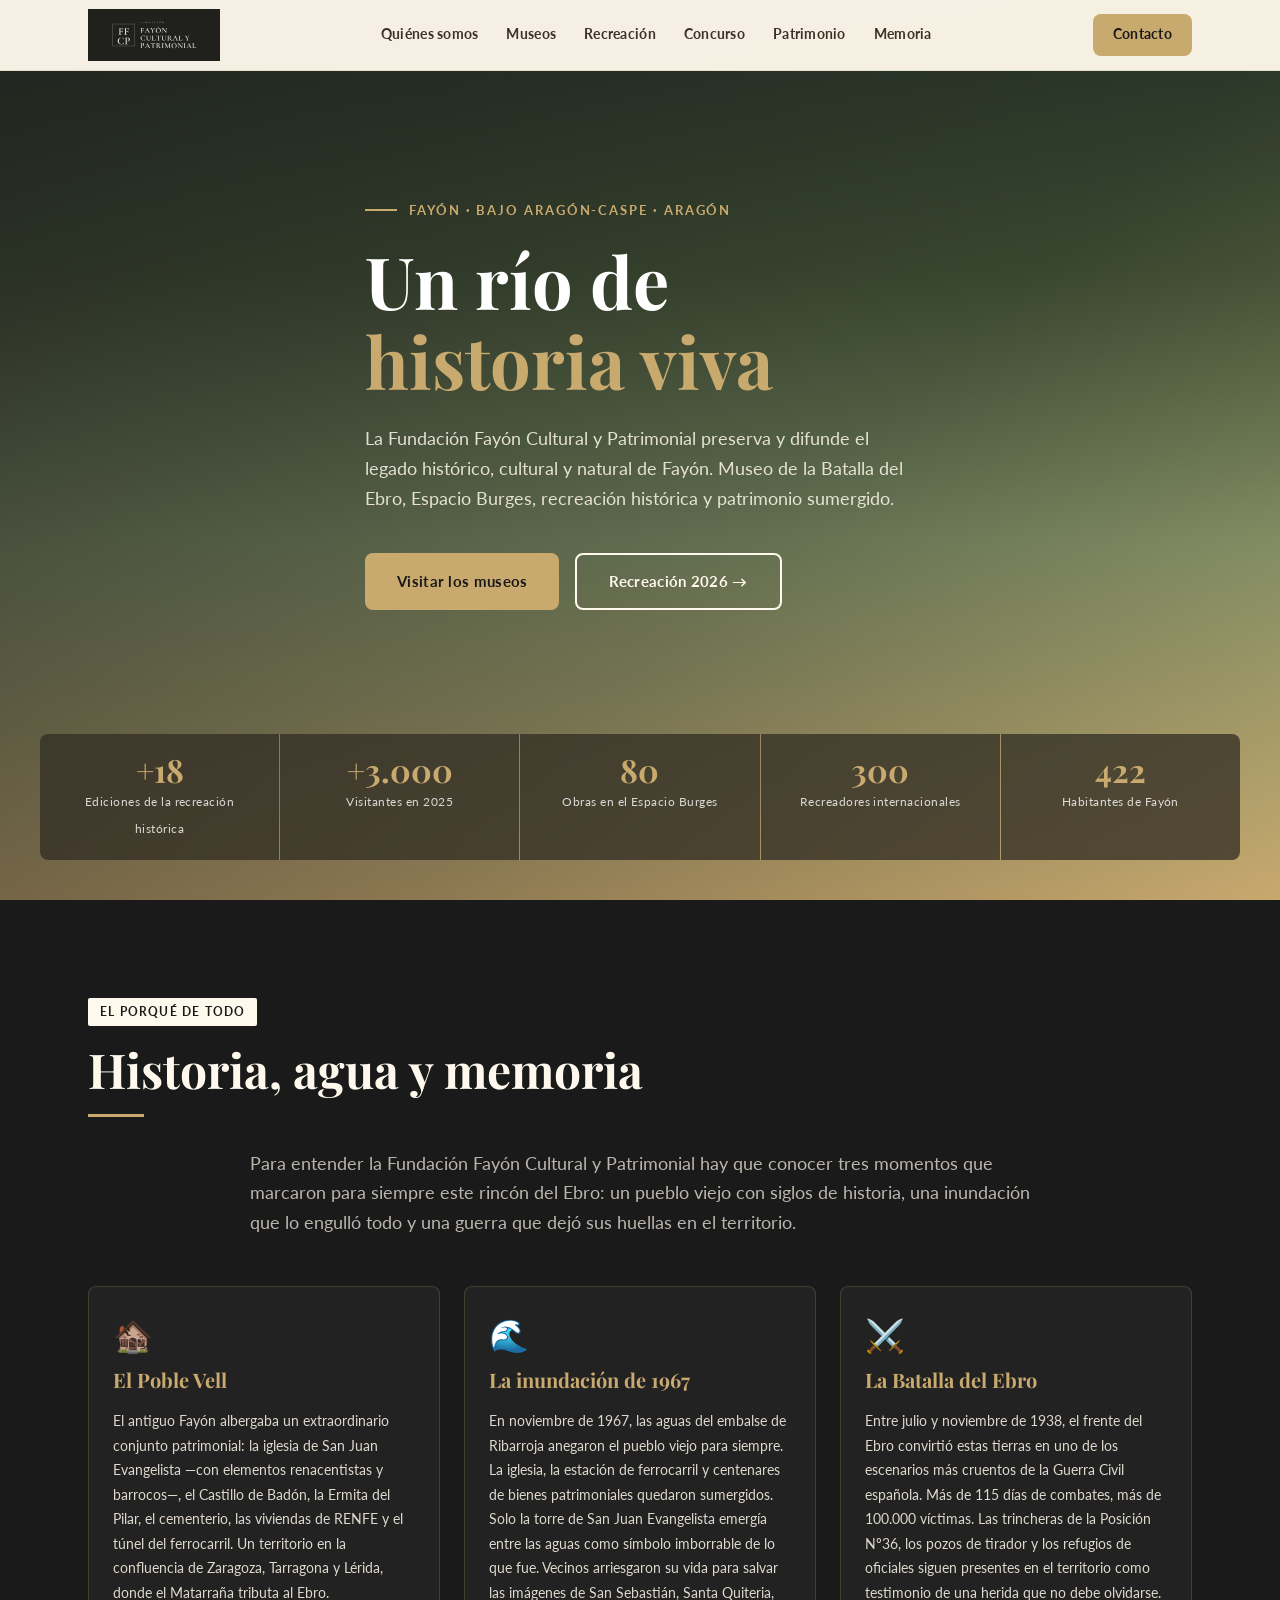
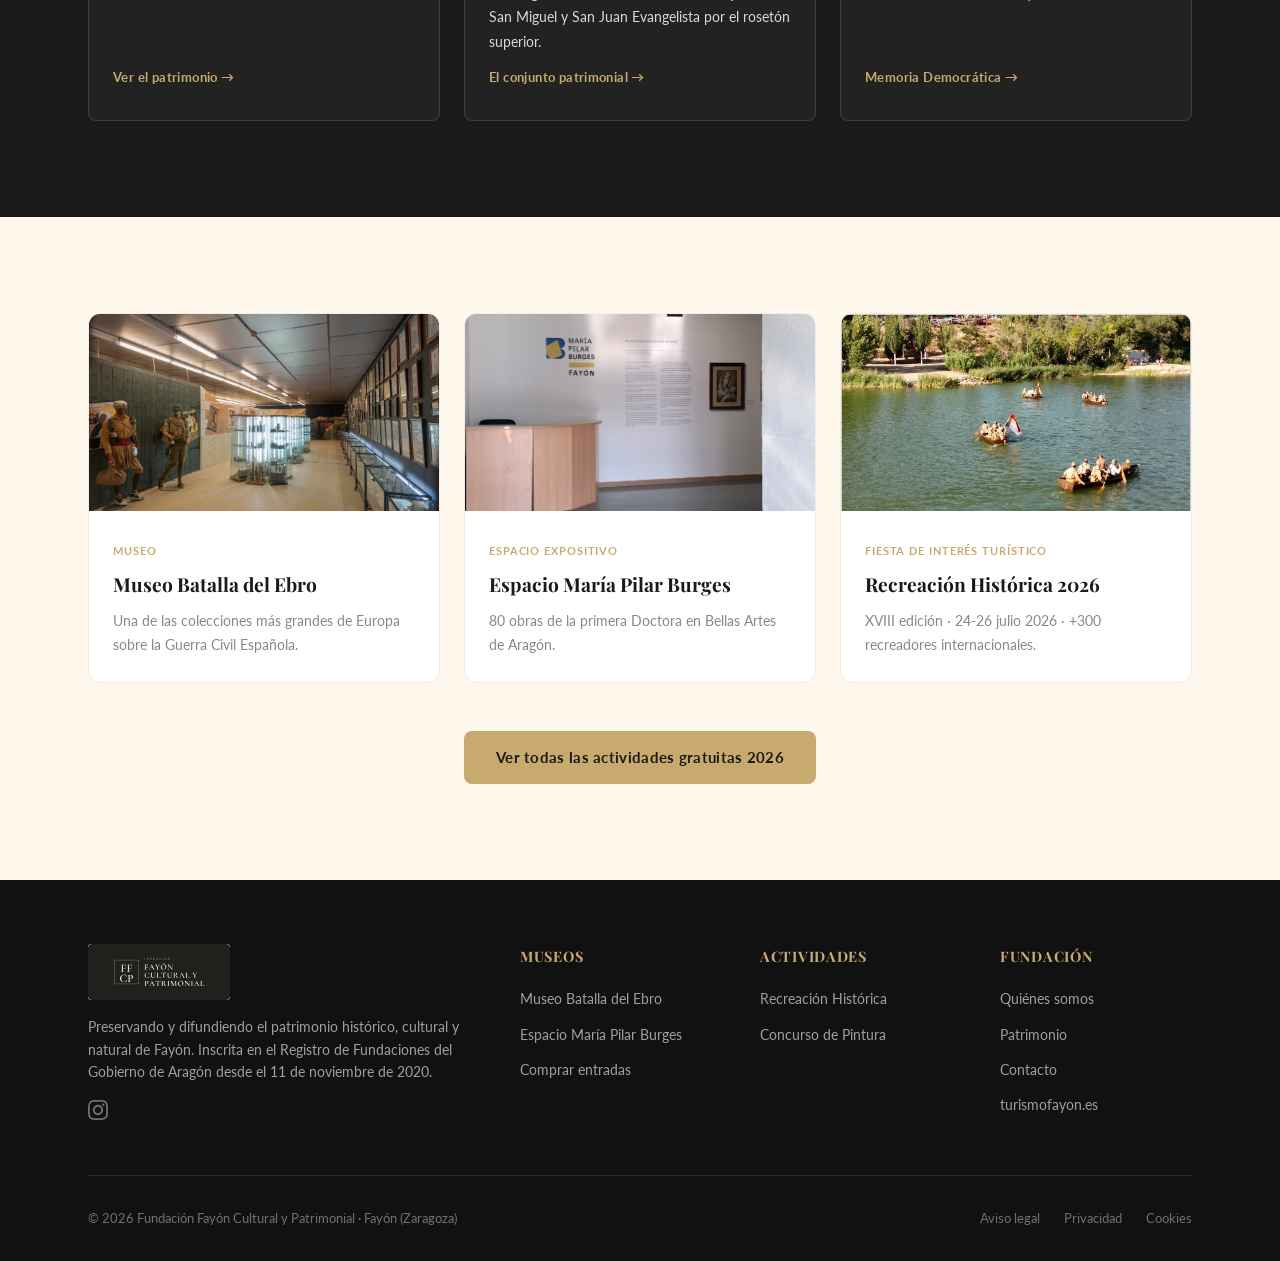
==== commit 754a58c1: "Eliminar visitas y agenda; actualizar museos, recreación, concurso y contacto - Eliminar visitas.htm" ====
--- a/index.html
+++ b/index.html
@@ -24,11 +24,11 @@
         <li><a href="quienes-somos.html">Quiénes somos</a></li>
         <li><a href="museos.html">Museos</a></li>
         <li><a href="recreacion.html">Recreación</a></li>
-        <li><a href="visitas.html">Visitas</a></li>
+        
         <li><a href="concurso.html">Concurso</a></li>
         <li><a href="patrimonio.html">Patrimonio</a></li>
         <li><a href="memoria.html">Memoria</a></li>
-        <li><a href="agenda.html">Agenda</a></li>
+        
       </ul>
       <a href="contacto.html" class="btn btn-primary btn-sm nav__cta">Contacto</a>
       <button class="nav__burger" id="burger" aria-label="Menú">
@@ -40,11 +40,11 @@
     <a href="quienes-somos.html">Quiénes somos</a>
     <a href="museos.html">Museos</a>
     <a href="recreacion.html">Recreación Histórica</a>
-    <a href="visitas.html">Visitas Guiadas</a>
+    
     <a href="concurso.html">Concurso de Pintura</a>
     <a href="patrimonio.html">Patrimonio</a>
     <a href="memoria.html">Memoria Democrática</a>
-    <a href="agenda.html">Agenda</a>
+    
     <a href="contacto.html">Contacto</a>
   </div>
 </nav>
@@ -181,9 +181,9 @@
         <h4>Actividades</h4>
         <ul>
           <li><a href="recreacion.html">Recreación Histórica</a></li>
-          <li><a href="visitas.html">Visitas Patrimonio</a></li>
+          
           <li><a href="concurso.html">Concurso de Pintura</a></li>
-          <li><a href="agenda.html">Agenda 2026</a></li>
+          
         </ul>
       </div>
       <div class="footer-col">
@@ -220,3 +220,4 @@
 
 
 
+
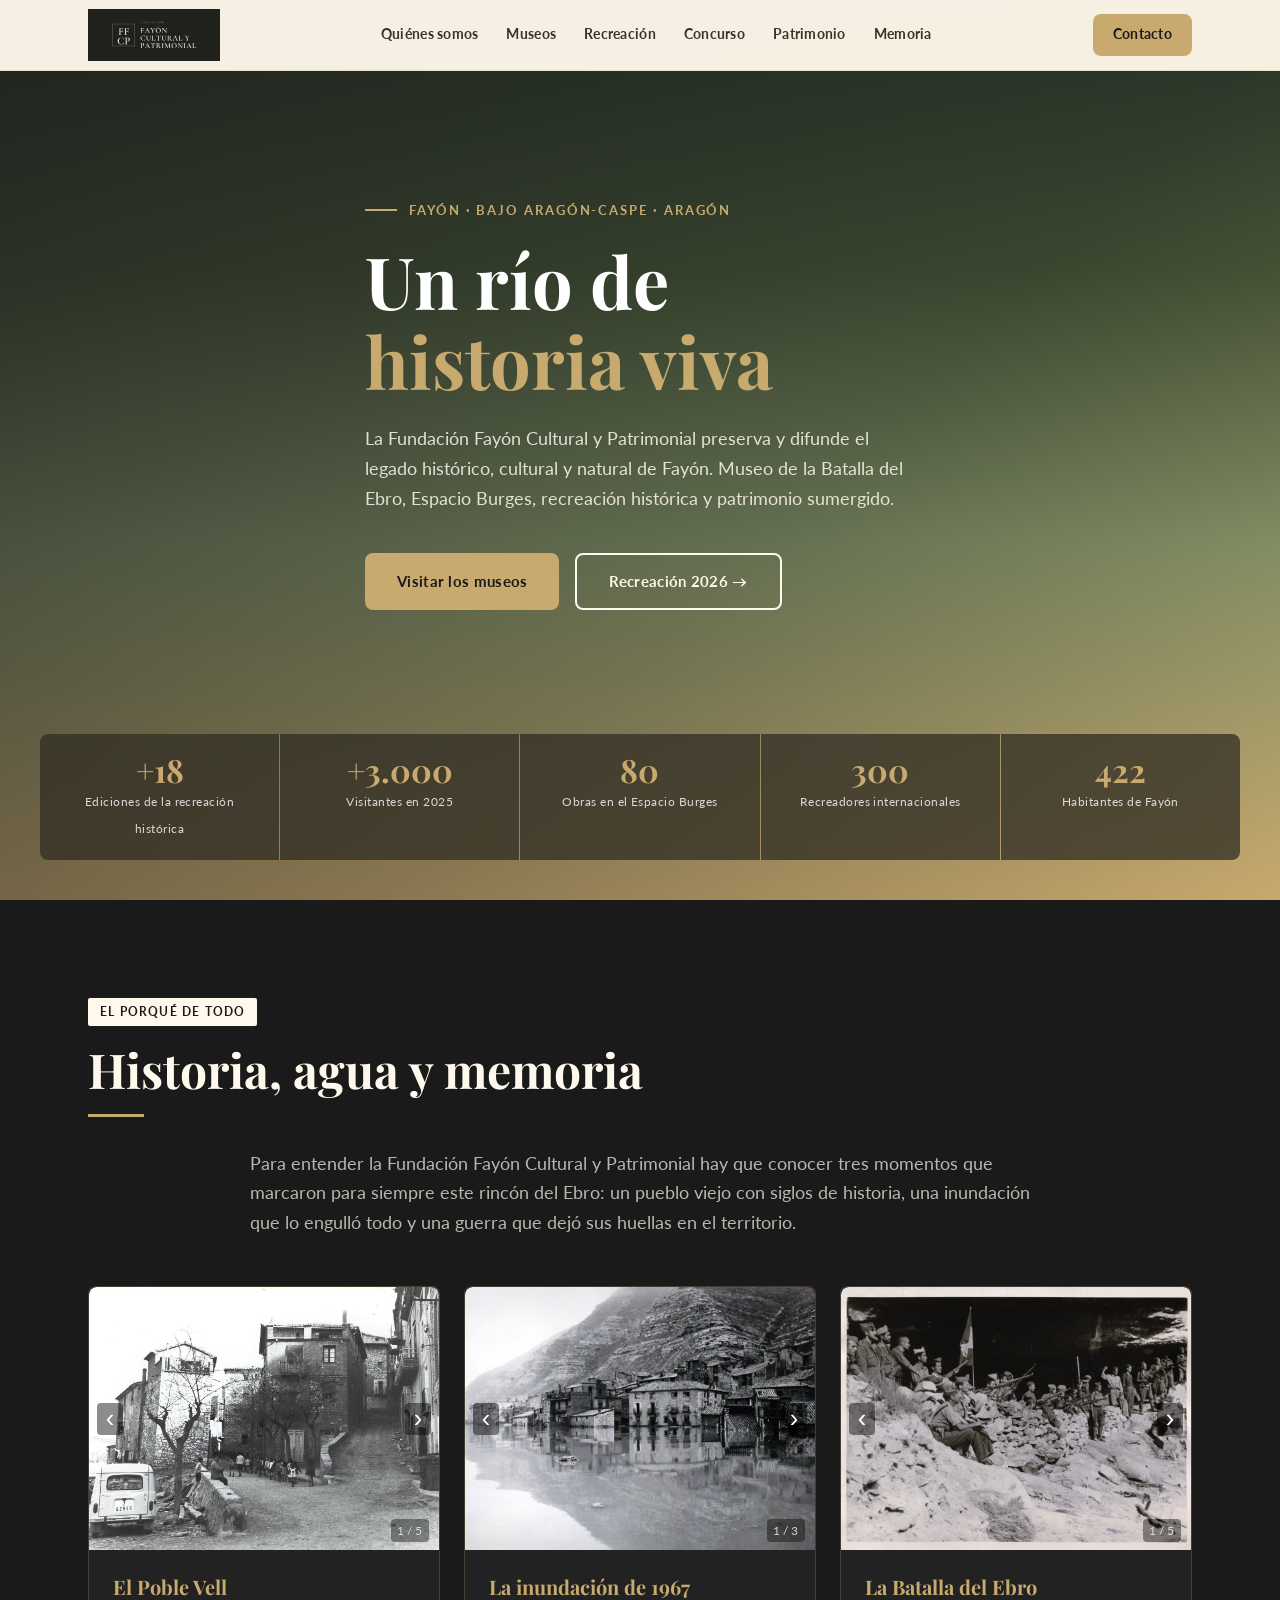
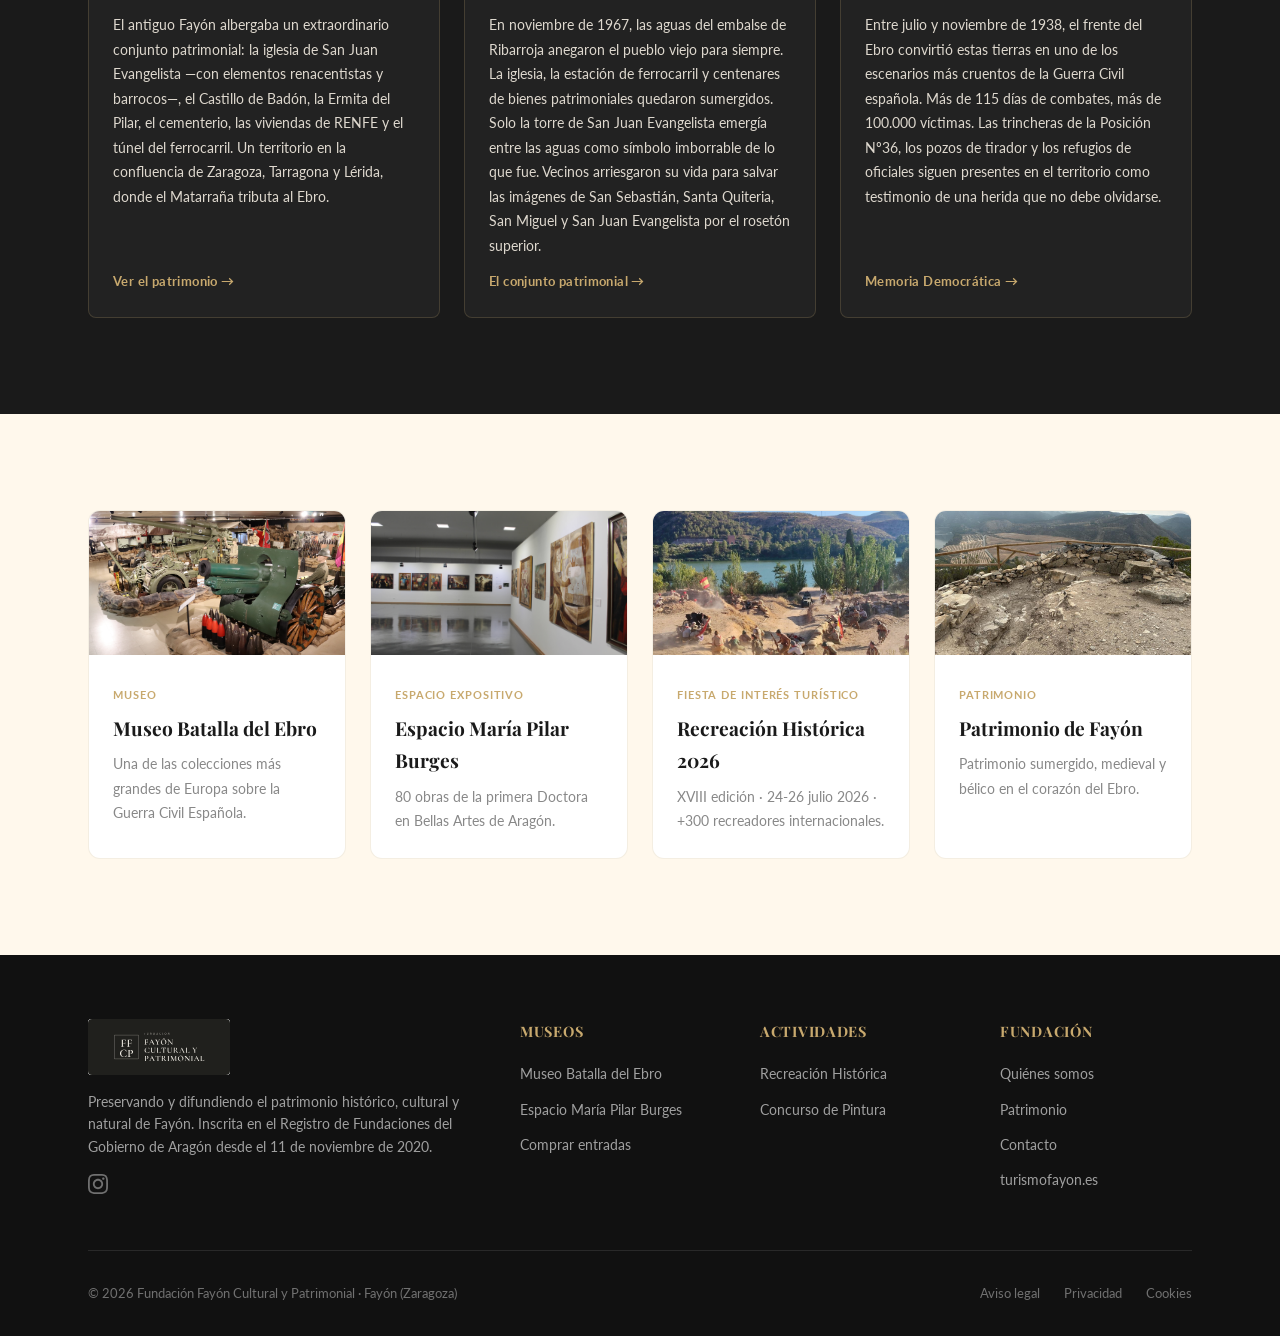
==== commit 5d38fef8: "Museos, index, quienes somos: rediseño carruseles, Burges slideshow y ajustes visuales - index: carr" ====
--- a/index.html
+++ b/index.html
@@ -88,7 +88,16 @@
     <div class="grid-3 fade-in">
 
       <div class="contexto-card">
-        <div class="contexto-card__icon">🏚️</div>
+        <div class="ctx-carousel" data-idx="0">
+          <img src="fotos/index/poble_vell/Poble_vell.jpg" alt="El Poble Vell" />
+          <img src="fotos/index/poble_vell/campanar.jpg" alt="El Poble Vell" style="display:none" />
+          <img src="fotos/index/poble_vell/tren_tunel.jpg" alt="El Poble Vell" style="display:none" />
+          <img src="fotos/index/poble_vell/Explorar0015.jpg" alt="El Poble Vell" style="display:none" />
+          <img src="fotos/index/poble_vell/escanear0005.jpg" alt="El Poble Vell" style="display:none" />
+          <button class="ctx-btn ctx-btn--prev" onclick="ctxMove(this,-1)" aria-label="Anterior">&#8249;</button>
+          <button class="ctx-btn ctx-btn--next" onclick="ctxMove(this,1)" aria-label="Siguiente">&#8250;</button>
+          <span class="ctx-count">1 / 5</span>
+        </div>
         <h3 class="contexto-card__title">El Poble Vell</h3>
         <p class="contexto-card__text">
           El antiguo Fayón albergaba un extraordinario conjunto patrimonial: la iglesia de San Juan Evangelista —con elementos renacentistas y barrocos—, el Castillo de Badón, la Ermita del Pilar, el cementerio, las viviendas de RENFE y el túnel del ferrocarril. Un territorio en la confluencia de Zaragoza, Tarragona y Lérida, donde el Matarraña tributa al Ebro.
@@ -97,7 +106,14 @@
       </div>
 
       <div class="contexto-card">
-        <div class="contexto-card__icon">🌊</div>
+        <div class="ctx-carousel" data-idx="0">
+          <img src="fotos/index/inundacion/inundación2.jpg" alt="La inundación de 1967" />
+          <img src="fotos/index/inundacion/inundación3.jpg" alt="La inundación de 1967" style="display:none" />
+          <img src="fotos/index/inundacion/inundación.jpg" alt="La inundación de 1967" style="display:none" />
+          <button class="ctx-btn ctx-btn--prev" onclick="ctxMove(this,-1)" aria-label="Anterior">&#8249;</button>
+          <button class="ctx-btn ctx-btn--next" onclick="ctxMove(this,1)" aria-label="Siguiente">&#8250;</button>
+          <span class="ctx-count">1 / 3</span>
+        </div>
         <h3 class="contexto-card__title">La inundación de 1967</h3>
         <p class="contexto-card__text">
           En noviembre de 1967, las aguas del embalse de Ribarroja anegaron el pueblo viejo para siempre. La iglesia, la estación de ferrocarril y centenares de bienes patrimoniales quedaron sumergidos. Solo la torre de San Juan Evangelista emergía entre las aguas como símbolo imborrable de lo que fue. Vecinos arriesgaron su vida para salvar las imágenes de San Sebastián, Santa Quiteria, San Miguel y San Juan Evangelista por el rosetón superior.
@@ -106,7 +122,16 @@
       </div>
 
       <div class="contexto-card">
-        <div class="contexto-card__icon">⚔️</div>
+        <div class="ctx-carousel" data-idx="0">
+          <img src="fotos/index/batalla_ebro/Frente de Aragón (Fayón)_Cova de l'Oriola.jpg" alt="La Batalla del Ebro" />
+          <img src="fotos/index/batalla_ebro/Diversas_actividades_de_los_soldados_en_el_frente_de_Teruel_centinelas_trincheras_aprovisionamiento_atenciones_a_heridos_rancho_y_aviadores_republicanos_Material_gráfico__47.jpg" alt="La Batalla del Ebro" style="display:none" />
+          <img src="fotos/index/batalla_ebro/PASARELA 2.webp" alt="La Batalla del Ebro" style="display:none" />
+          <img src="fotos/index/batalla_ebro/foto_10.png" alt="La Batalla del Ebro" style="display:none" />
+          <img src="fotos/index/batalla_ebro/_Escenas_del_frente._Lugares_sin_identificar._Bando_Nacional__19.jpg" alt="La Batalla del Ebro" style="display:none" />
+          <button class="ctx-btn ctx-btn--prev" onclick="ctxMove(this,-1)" aria-label="Anterior">&#8249;</button>
+          <button class="ctx-btn ctx-btn--next" onclick="ctxMove(this,1)" aria-label="Siguiente">&#8250;</button>
+          <span class="ctx-count">1 / 5</span>
+        </div>
         <h3 class="contexto-card__title">La Batalla del Ebro</h3>
         <p class="contexto-card__text">
           Entre julio y noviembre de 1938, el frente del Ebro convirtió estas tierras en uno de los escenarios más cruentos de la Guerra Civil española. Más de 115 días de combates, más de 100.000 víctimas. Las trincheras de la Posición Nº36, los pozos de tirador y los refugios de oficiales siguen presentes en el territorio como testimonio de una herida que no debe olvidarse.
@@ -123,7 +148,7 @@
   <div class="container">
     <div class="grid-3 fade-in">
       <a href="museos.html" class="card" style="text-decoration:none;">
-        <div class="card__img" style="aspect-ratio:16/9; overflow:hidden;"><img src="fotos/museo/Museo/_MG_9659.jpg" alt="Museo de la Batalla del Ebro" style="width:100%;height:100%;object-fit:cover;display:block;" /></div>
+        <div class="card__img" style="aspect-ratio:16/9; overflow:hidden;"><img src="fotos/index/foto_museo_batalla_ebro/IMG_1850.JPG" alt="Museo de la Batalla del Ebro" style="width:100%;height:100%;object-fit:cover;display:block;" /></div>
         <div class="card__body">
           <span class="card__tag">Museo</span>
           <h3 class="card__title">Museo Batalla del Ebro</h3>
@@ -131,7 +156,7 @@
         </div>
       </a>
       <a href="museos.html#burges" class="card" style="text-decoration:none;">
-        <div class="card__img" style="aspect-ratio:16/9; overflow:hidden;"><img src="fotos/burges/Espacio Burges Fayón.jpg" alt="Espacio María Pilar Burges" style="width:100%;height:100%;object-fit:cover;display:block;" /></div>
+        <div class="card__img" style="aspect-ratio:16/9; overflow:hidden;"><img src="fotos/index/foto_espacio_burges/IMG_9628.JPG" alt="Espacio María Pilar Burges" style="width:100%;height:100%;object-fit:cover;display:block;" /></div>
         <div class="card__body">
           <span class="card__tag">Espacio Expositivo</span>
           <h3 class="card__title">Espacio María Pilar Burges</h3>
@@ -139,18 +164,23 @@
         </div>
       </a>
       <a href="recreacion.html" class="card" style="text-decoration:none;">
-        <div class="card__img" style="aspect-ratio:16/9; overflow:hidden;"><img src="fotos/recración/Recreación teatralizada de la Batalla del Ebro (edición 2025).jpg" alt="Recreación Histórica Batalla del Ebro" style="width:100%;height:100%;object-fit:cover;display:block;" /></div>
+        <div class="card__img" style="aspect-ratio:16/9; overflow:hidden;"><img src="fotos/index/foto_recreación/F1 Batalla Fayon 2025 - Turismo Fayón.jpg" alt="Recreación Histórica Batalla del Ebro" style="width:100%;height:100%;object-fit:cover;display:block;" /></div>
         <div class="card__body">
           <span class="card__tag">Fiesta de Interés Turístico</span>
           <h3 class="card__title">Recreación Histórica 2026</h3>
           <p class="card__text">XVIII edición · 24-26 julio 2026 · +300 recreadores internacionales.</p>
         </div>
       </a>
-    </div>
-
-    <div style="text-align:center; margin-top:3rem;">
-      <a href="visitas.html" class="btn btn-primary">Ver todas las actividades gratuitas 2026</a>
-    </div>
+      <a href="patrimonio.html" class="card" style="text-decoration:none;">
+        <div class="card__img" style="aspect-ratio:16/9; overflow:hidden;"><img src="fotos/index/patrimonio/posicion9.jpeg" alt="Patrimonio de Fayón" style="width:100%;height:100%;object-fit:cover;display:block;" /></div>
+        <div class="card__body">
+          <span class="card__tag">Patrimonio</span>
+          <h3 class="card__title">Patrimonio de Fayón</h3>
+          <p class="card__text">Patrimonio sumergido, medieval y bélico en el corazón del Ebro.</p>
+        </div>
+      </a>
+    </div>
+
   </div>
 </section>
 
@@ -209,6 +239,19 @@
 
 <button class="scroll-top" id="scrollTop" onclick="scrollToTop()" aria-label="Volver arriba">↑</button>
 <script src="js/main.js"></script>
+<script>
+function ctxMove(btn, dir) {
+  var carousel = btn.closest('.ctx-carousel');
+  var imgs = carousel.querySelectorAll('img');
+  var idx = parseInt(carousel.dataset.idx) || 0;
+  imgs[idx].style.display = 'none';
+  idx = (idx + dir + imgs.length) % imgs.length;
+  imgs[idx].style.display = 'block';
+  carousel.dataset.idx = idx;
+  var counter = carousel.querySelector('.ctx-count');
+  if (counter) counter.textContent = (idx + 1) + ' / ' + imgs.length;
+}
+</script>
 </body>
 </html>
 
--- a/css/estilos.css
+++ b/css/estilos.css
@@ -133,12 +133,47 @@
   background: rgba(255,255,255,.04);
   border: 1px solid rgba(200,169,110,.2);
   border-radius: var(--r);
-  padding: 2rem 1.5rem;
-  display: flex; flex-direction: column; gap: .75rem;
+  padding: 0;
+  display: flex; flex-direction: column; gap: 0;
+  overflow: hidden;
   transition: border-color .25s, background .25s;
 }
 .contexto-card:hover { border-color: rgba(200,169,110,.5); background: rgba(255,255,255,.07); }
-.contexto-card__icon { font-size: 2rem; line-height: 1; }
+.contexto-card__title { padding: 1.25rem 1.5rem 0; }
+.contexto-card__text  { padding: .6rem 1.5rem 0; flex: 1; }
+.contexto-card__link  { padding: .75rem 1.5rem 1.5rem; display: block; }
+/* mini-carrusel de contextualización */
+.ctx-carousel {
+  position: relative;
+  width: 100%;
+  aspect-ratio: 4/3;
+  overflow: hidden;
+  border-radius: var(--r) var(--r) 0 0;
+  background: #111;
+  flex-shrink: 0;
+}
+.ctx-carousel img {
+  width: 100%; height: 100%; object-fit: cover; display: block;
+}
+.ctx-btn {
+  position: absolute; top: 50%; transform: translateY(-50%);
+  background: rgba(0,0,0,.45); color: #fff;
+  border: none; cursor: pointer;
+  font-size: 1.6rem; line-height: 1;
+  padding: .2rem .55rem;
+  border-radius: 4px;
+  transition: background .2s;
+  z-index: 2;
+}
+.ctx-btn:hover { background: rgba(200,169,110,.75); }
+.ctx-btn--prev { left: .5rem; }
+.ctx-btn--next { right: .5rem; }
+.ctx-count {
+  position: absolute; bottom: .5rem; right: .65rem;
+  font-size: .72rem; color: rgba(255,255,255,.75);
+  background: rgba(0,0,0,.4); padding: .1rem .4rem;
+  border-radius: 4px; pointer-events: none;
+}
 .contexto-card__title {
   font-family: var(--ff-display); font-size: 1.25rem;
   color: var(--acento); margin: 0;
@@ -284,7 +319,7 @@
 
 /* ---- Page hero (páginas interiores) ---- */
 .page-hero {
-  padding: 130px 0 60px;
+  padding: 120px 0 40px;
   background: linear-gradient(135deg, var(--estructura) 60%, #3D2C1A 100%);
   color: var(--blanco);
 }
@@ -298,8 +333,17 @@
 @media (max-width: 768px) { .about__grid { grid-template-columns: 1fr; gap: 2rem; } }
 .about__img-wrap {
   position: relative; border-radius: 16px; overflow: hidden; aspect-ratio: 4/3;
-  background: linear-gradient(135deg, var(--base-mid), var(--acento));
-}
+  background: transparent;
+  display: flex; align-items: center; justify-content: center;
+}
+.about__logo-svg {
+  width: 85%; max-width: 360px;
+}
+.fin-list li {
+  transition: color .3s ease;
+  cursor: default;
+}
+.fin-list li:hover { color: var(--acento); }
 .fin-list { list-style: none; display: flex; flex-direction: column; gap: .6rem; }
 .fin-list li { display: flex; align-items: flex-start; gap: .75rem; font-size: .95rem; }
 .fin-list li::before { content: '◆'; color: var(--acento); font-size: .6rem; margin-top: .35rem; flex-shrink: 0; }
@@ -318,6 +362,33 @@
 }
 .museo-card__img { min-height: 350px; position: relative; overflow: hidden; }
 .museo-card__img > img { position: absolute; inset: 0; width: 100%; height: 100%; object-fit: cover; }
+
+/* Espacio Burges — slideshow banda */
+.burges-slideshow {
+  position: relative; overflow: hidden; height: 480px;
+}
+.burges-slide__img {
+  position: absolute; inset: 0;
+  width: 100%; height: 100%; object-fit: cover;
+  opacity: 0; transition: opacity 1s ease;
+}
+.burges-slide__img.active { opacity: 1; }
+.burges-slideshow__overlay {
+  position: absolute; inset: 0;
+  background: linear-gradient(to right, rgba(10,8,6,.68) 40%, rgba(10,8,6,.15) 100%);
+  z-index: 1;
+}
+.burges-slide__bar {
+  position: absolute; bottom: 0; left: 0; right: 0;
+  height: 3px; background: rgba(255,255,255,.2); z-index: 2;
+}
+.burges-slide__progress {
+  height: 100%; width: 0%;
+  background: var(--acento); transition: width linear;
+}
+@media (max-width: 768px) {
+  .burges-slideshow { height: 260px; }
+}
 .carousel img { position: static; width: 100%; height: 100%; object-fit: cover; display: block; }
 .museo-card__img.placeholder {
   display: flex; align-items: center; justify-content: center;
@@ -589,7 +660,8 @@
 ============================================================ */
 .carousel {
   position: relative; overflow: hidden; border-radius: 12px;
-  aspect-ratio: 16/9; background: var(--estructura);
+  aspect-ratio: 3/2; background: var(--estructura);
+  max-height: 420px;
 }
 .carousel__track {
   display: flex; height: 100%;
